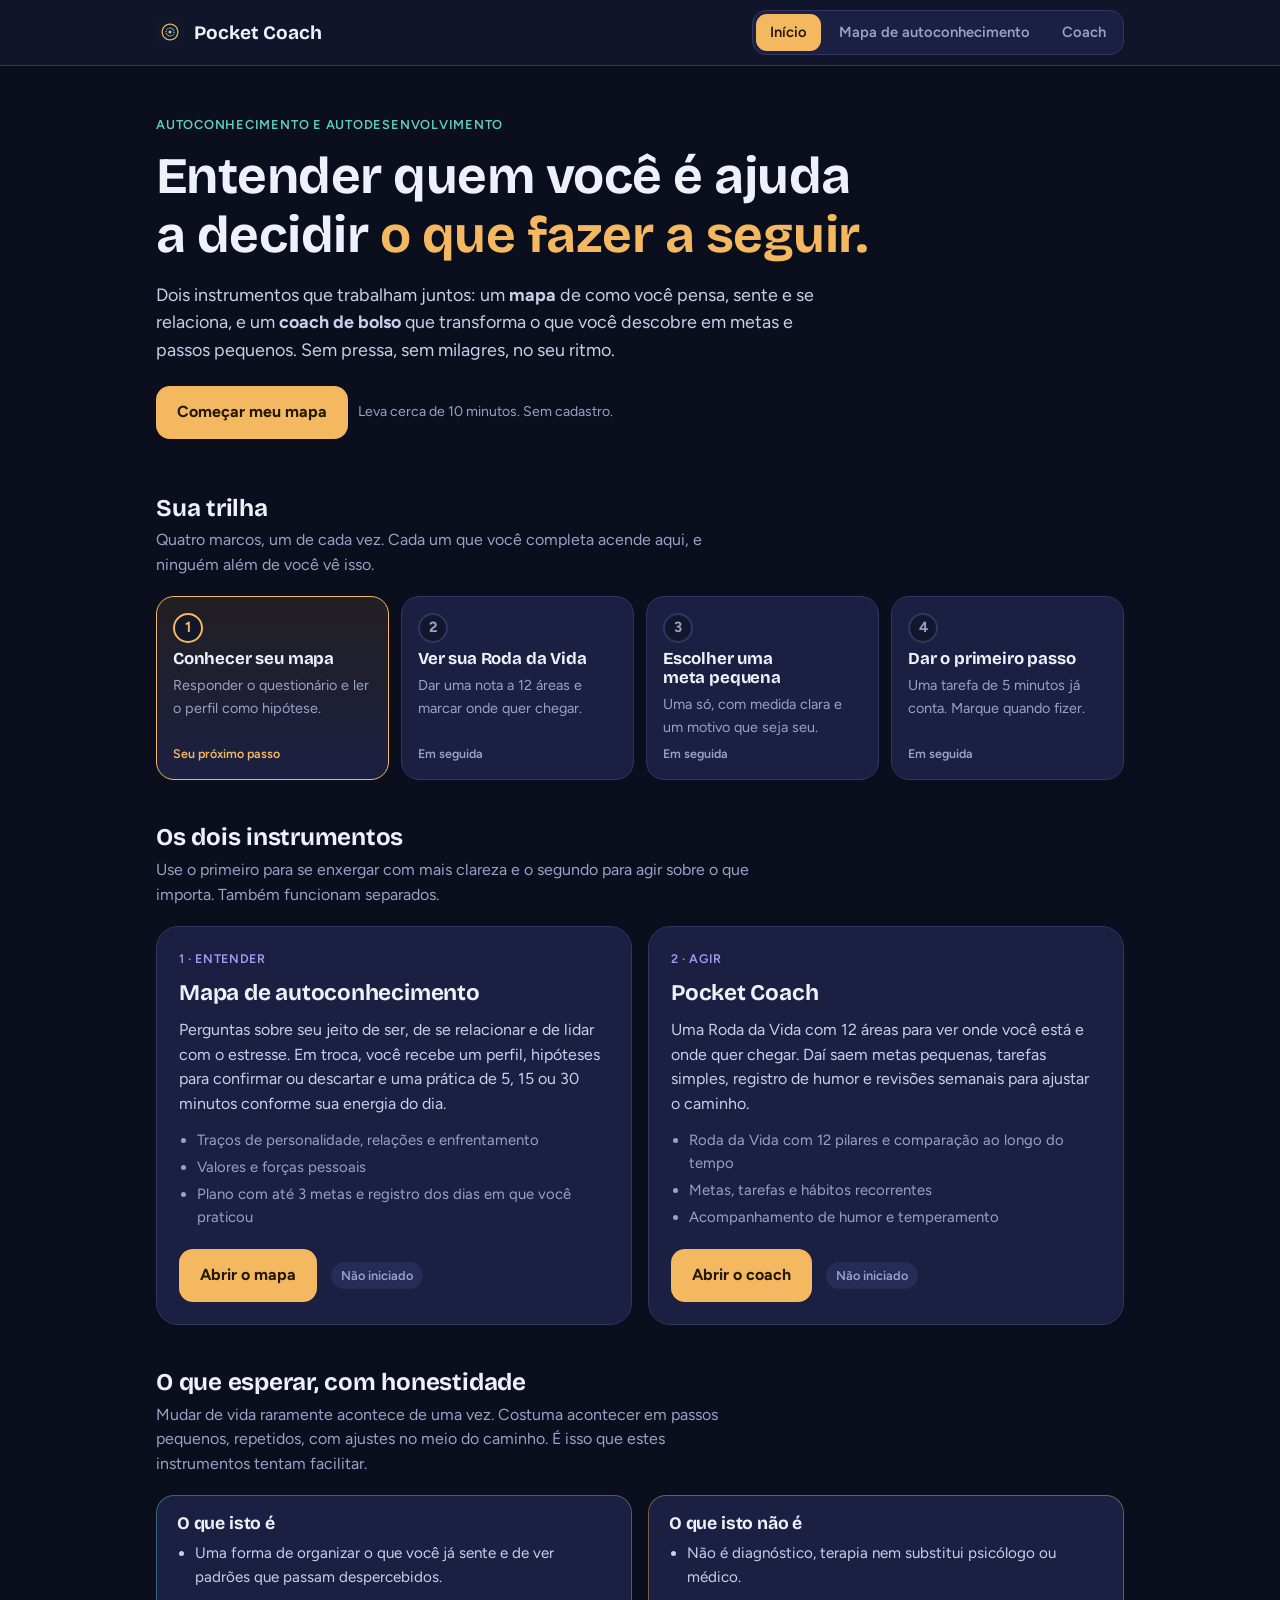
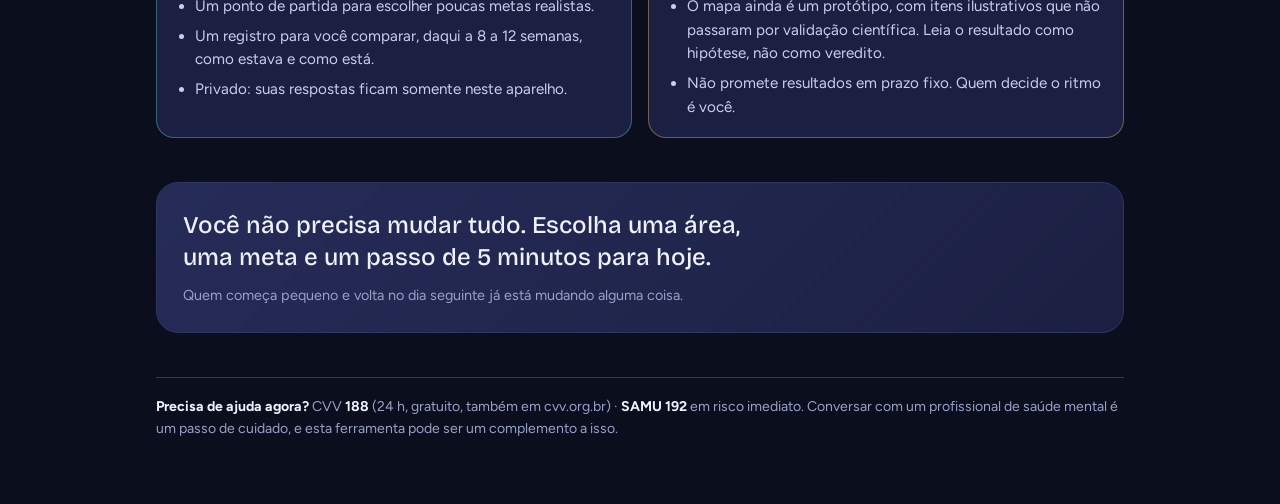
==== index.html @ 9cab67a9 "Reúne Mapa de autoconhecimento e Pocket Coach numa página única Novo index.html funciona como hub (i" ====
<!DOCTYPE html>
<html lang="pt-BR">
<head>
<meta charset="utf-8">
<meta name="viewport" content="width=device-width, initial-scale=1, viewport-fit=cover">
<title>Pocket Coach · Conhecer-se para crescer</title>
<meta name="description" content="Um mapa de autoconhecimento e um coach de bolso para transformar o que você descobre em metas e passos pequenos. Seus dados ficam só no seu aparelho.">
<meta name="theme-color" content="#13172B">
<meta name="mobile-web-app-capable" content="yes">
<meta name="apple-mobile-web-app-capable" content="yes">
<meta name="apple-mobile-web-app-status-bar-style" content="black-translucent">
<meta name="apple-mobile-web-app-title" content="Pocket Coach">
<link rel="manifest" href="manifest.webmanifest">
<link rel="icon" href="icons/icon-192.png">
<link rel="apple-touch-icon" href="icons/apple-touch-icon.png">
<link rel="stylesheet" href="fonts/fonts.css">
<style>
/* Mesma linguagem do Pocket Coach: tinta índigo, açafrão para o que é "agora", verde-água para o que é "possível". */
:root{
  --bg:#13172B; --bg-outer:#0B0E1C; --surface:#1B2042; --surface2:#262C58; --line:#2F3664;
  --text:#EEF0FA; --muted:#98A1C8; --accent:#F4B860; --accent-ink:#241803; --teal:#5FD0C0; --lilac:#A99BF2;
  --display:'Bricolage Grotesque',system-ui,-apple-system,'Segoe UI',sans-serif;
  --body:'Figtree',system-ui,-apple-system,'Segoe UI',sans-serif;
  --bar:96px; color-scheme:dark;
}
*{box-sizing:border-box}
html,body{height:100%;margin:0}
body{background:var(--bg-outer);color:var(--text);font:400 16px/1.55 var(--body);-webkit-font-smoothing:antialiased}
h1,h2,h3,p,ul,ol{margin:0}
h1,h2,h3{font-family:var(--display);font-weight:700;letter-spacing:-.01em;line-height:1.15;text-wrap:balance}
a{color:inherit}
:focus-visible{outline:2px solid var(--accent);outline-offset:3px;border-radius:8px}
.muted{color:var(--muted)}
.skip{position:absolute;left:-999px;top:8px;background:var(--accent);color:var(--accent-ink);padding:8px 14px;border-radius:10px;z-index:100;font-weight:600}
.skip:focus{left:8px}

/* barra superior */
header.bar{position:fixed;inset:0 0 auto 0;z-index:30;background:rgba(19,23,43,.94);backdrop-filter:blur(10px);-webkit-backdrop-filter:blur(10px);border-bottom:1px solid var(--line);padding-top:env(safe-area-inset-top)}
.bar .in{max-width:1000px;margin:0 auto;padding:10px 16px;display:flex;flex-wrap:wrap;align-items:center;gap:8px 16px}
.brand{display:flex;align-items:center;gap:10px;font-family:var(--display);font-weight:700;font-size:19px;text-decoration:none}
.brand img{width:28px;height:28px;border-radius:8px}
.ext{font-size:.82rem;color:var(--muted);text-decoration:none;border:1px solid var(--line);border-radius:999px;padding:5px 11px}.ext:hover{color:var(--text)}
nav.tabs{display:flex;gap:4px;margin-left:auto;background:var(--surface);border:1px solid var(--line);border-radius:14px;padding:3px}
nav.tabs a{padding:7px 14px;border-radius:11px;text-decoration:none;font-weight:600;font-size:.92rem;color:var(--muted);white-space:nowrap}
nav.tabs a[aria-current="page"]{background:var(--accent);color:var(--accent-ink)}
@media (max-width:560px){nav.tabs{width:100%;margin-left:0}nav.tabs a{flex:1;text-align:center;padding:7px 6px;font-size:.86rem}}

/* painéis */
main{padding-top:calc(var(--bar) + env(safe-area-inset-top))}
@media (min-width:561px){:root{--bar:56px}}
.view[hidden]{display:none}
.frame{display:block;width:100%;border:0;height:calc(100dvh - var(--bar) - env(safe-area-inset-top));background:var(--bg-outer)}
.frame-wrap{position:relative}

/* início */
.home{max-width:1000px;margin:0 auto;padding:28px 16px 64px}
.hero{padding:28px 0 12px;max-width:720px}
.eyebrow{display:inline-block;font-size:.8rem;font-weight:600;letter-spacing:.06em;text-transform:uppercase;color:var(--teal);margin-bottom:12px}
.hero h1{font-size:clamp(2rem,6vw,3.2rem);margin-bottom:16px}
.hero h1 em{font-style:normal;color:var(--accent)}
.hero p.lead{font-size:1.12rem;color:#C9CEEA;max-width:60ch}
.cta-row{display:flex;flex-wrap:wrap;gap:10px;margin-top:22px;align-items:center}
.btn{display:inline-flex;align-items:center;gap:8px;border-radius:14px;padding:13px 20px;font-weight:700;text-decoration:none;font-size:1rem;border:1.5px solid transparent}
.btn.pri{background:var(--accent);color:var(--accent-ink)}
.btn.pri:hover{filter:brightness(1.07)}
.btn.sec{border-color:var(--line);background:var(--surface);color:var(--text)}
.btn.sec:hover{border-color:var(--muted)}
.hint{font-size:.88rem;color:var(--muted)}

section.blk{margin-top:44px}
section.blk>h2{font-size:1.5rem;margin-bottom:6px}
section.blk>p.sub{color:var(--muted);margin-bottom:18px;max-width:60ch}

/* trilha */
.trail{list-style:none;padding:0;display:grid;grid-template-columns:repeat(4,1fr);gap:12px;counter-reset:s}
@media (max-width:760px){.trail{grid-template-columns:1fr}}
.trail li{position:relative;background:var(--surface);border:1.5px solid var(--line);border-radius:18px;padding:16px 16px 16px 16px;display:flex;flex-direction:column;gap:6px;min-height:132px}
.trail .num{width:30px;height:30px;border-radius:50%;display:grid;place-items:center;font-weight:700;font-size:.92rem;border:2px solid var(--line);color:var(--muted);background:var(--bg)}
.trail h3{font-size:1.05rem}
.trail p{font-size:.9rem;color:var(--muted)}
.trail .st{margin-top:auto;font-size:.78rem;font-weight:600;color:var(--muted)}
.trail li.done{border-color:rgba(95,208,192,.55)}
.trail li.done .num{background:var(--teal);border-color:var(--teal);color:#06201b}
.trail li.done .st{color:var(--teal)}
.trail li.next{border-color:var(--accent);background:linear-gradient(180deg,rgba(244,184,96,.10),var(--surface))}
.trail li.next .num{border-color:var(--accent);color:var(--accent)}
.trail li.next .st{color:var(--accent)}

/* ferramentas */
.tools{display:grid;grid-template-columns:1fr 1fr;gap:16px}
@media (max-width:760px){.tools{grid-template-columns:1fr}}
.tool{background:var(--surface);border:1.5px solid var(--line);border-radius:22px;padding:22px;display:flex;flex-direction:column;gap:12px}
.tool .tag{font-size:.78rem;font-weight:600;letter-spacing:.05em;text-transform:uppercase;color:var(--lilac)}
.tool h3{font-size:1.4rem}
.tool p{color:#C9CEEA}
.tool ul{padding-left:18px;color:var(--muted);font-size:.93rem;display:grid;gap:4px}
.tool .foot{margin-top:auto;padding-top:8px;display:flex;flex-wrap:wrap;align-items:center;gap:10px 14px}
.pill{font-size:.8rem;font-weight:600;border-radius:999px;padding:4px 10px;background:var(--surface2);color:var(--muted)}
.pill.on{background:rgba(95,208,192,.16);color:var(--teal)}

/* honestidade */
.twocol{display:grid;grid-template-columns:1fr 1fr;gap:16px}
@media (max-width:760px){.twocol{grid-template-columns:1fr}}
.note{border-radius:18px;padding:18px 20px;border:1.5px solid var(--line);background:var(--surface)}
.note h3{font-size:1.1rem;margin-bottom:8px}
.note ul{padding-left:18px;display:grid;gap:6px;color:#C9CEEA;font-size:.95rem}
.note.yes{border-color:rgba(95,208,192,.4)}
.note.no{border-color:rgba(244,184,96,.4)}
.pull{margin-top:44px;border-radius:22px;padding:26px;background:linear-gradient(135deg,var(--surface2),var(--surface));border:1.5px solid var(--line)}
.pull p{font-family:var(--display);font-weight:500;font-size:clamp(1.15rem,3.4vw,1.5rem);line-height:1.35;max-width:36ch;text-wrap:balance}
.pull small{display:block;margin-top:10px;color:var(--muted);font-size:.9rem}

footer.help{margin-top:44px;padding-top:18px;border-top:1px solid var(--line);font-size:.88rem;color:var(--muted)}
footer.help b{color:var(--text)}
@media (prefers-reduced-motion:no-preference){.view:not([hidden]){animation:in .25s ease both}@keyframes in{from{opacity:0;transform:translateY(6px)}to{opacity:1;transform:none}}}
</style>
</head>
<body>
<a class="skip" href="#conteudo">Ir para o conteúdo</a>

<header class="bar">
  <div class="in">
    <a class="brand" href="#inicio"><img src="icons/icon-192.png" alt="" width="28" height="28"><span>Pocket Coach</span></a>
    <nav class="tabs" aria-label="Seções">
      <a href="#inicio" data-v="inicio">Início</a>
      <a href="#mapa" data-v="mapa">Mapa de autoconhecimento</a>
      <a href="#coach" data-v="coach">Coach</a>
    </nav>
    <a class="ext" id="ext" href="#" target="_blank" rel="noopener" hidden>Tela cheia ↗</a>
  </div>
</header>

<main id="conteudo">
  <!-- ================= INÍCIO ================= -->
  <div class="view home" id="v-inicio" data-title="Pocket Coach · Conhecer-se para crescer">
    <div class="hero">
      <span class="eyebrow">Autoconhecimento e autodesenvolvimento</span>
      <h1>Entender quem você é ajuda a decidir <em>o que fazer a seguir.</em></h1>
      <p class="lead">Dois instrumentos que trabalham juntos: um <b>mapa</b> de como você pensa, sente e se relaciona, e um <b>coach de bolso</b> que transforma o que você descobre em metas e passos pequenos. Sem pressa, sem milagres, no seu ritmo.</p>
      <div class="cta-row">
        <a class="btn pri" id="mainCta" href="#mapa">Começar meu mapa</a>
        <span class="hint" id="mainHint">Leva cerca de 10 minutos. Sem cadastro.</span>
      </div>
    </div>

    <section class="blk" aria-labelledby="h-trilha">
      <h2 id="h-trilha">Sua trilha</h2>
      <p class="sub">Quatro marcos, um de cada vez. Cada um que você completa acende aqui, e ninguém além de você vê isso.</p>
      <ol class="trail" id="trail"></ol>
    </section>

    <section class="blk" aria-labelledby="h-tools">
      <h2 id="h-tools">Os dois instrumentos</h2>
      <p class="sub">Use o primeiro para se enxergar com mais clareza e o segundo para agir sobre o que importa. Também funcionam separados.</p>
      <div class="tools">
        <article class="tool">
          <span class="tag">1 · Entender</span>
          <h3>Mapa de autoconhecimento</h3>
          <p>Perguntas sobre seu jeito de ser, de se relacionar e de lidar com o estresse. Em troca, você recebe um perfil, hipóteses para confirmar ou descartar e uma prática de 5, 15 ou 30 minutos conforme sua energia do dia.</p>
          <ul>
            <li>Traços de personalidade, relações e enfrentamento</li>
            <li>Valores e forças pessoais</li>
            <li>Plano com até 3 metas e registro dos dias em que você praticou</li>
          </ul>
          <div class="foot">
            <a class="btn pri" href="#mapa">Abrir o mapa</a>
            <span class="pill" id="pill-mapa">Não iniciado</span>
          </div>
        </article>
        <article class="tool">
          <span class="tag">2 · Agir</span>
          <h3>Pocket Coach</h3>
          <p>Uma Roda da Vida com 12 áreas para ver onde você está e onde quer chegar. Daí saem metas pequenas, tarefas simples, registro de humor e revisões semanais para ajustar o caminho.</p>
          <ul>
            <li>Roda da Vida com 12 pilares e comparação ao longo do tempo</li>
            <li>Metas, tarefas e hábitos recorrentes</li>
            <li>Acompanhamento de humor e temperamento</li>
          </ul>
          <div class="foot">
            <a class="btn pri" href="#coach">Abrir o coach</a>
            <span class="pill" id="pill-coach">Não iniciado</span>
          </div>
        </article>
      </div>
    </section>

    <section class="blk" aria-labelledby="h-honesto">
      <h2 id="h-honesto">O que esperar, com honestidade</h2>
      <p class="sub">Mudar de vida raramente acontece de uma vez. Costuma acontecer em passos pequenos, repetidos, com ajustes no meio do caminho. É isso que estes instrumentos tentam facilitar.</p>
      <div class="twocol">
        <div class="note yes">
          <h3>O que isto é</h3>
          <ul>
            <li>Uma forma de organizar o que você já sente e de ver padrões que passam despercebidos.</li>
            <li>Um ponto de partida para escolher poucas metas realistas.</li>
            <li>Um registro para você comparar, daqui a 8 a 12 semanas, como estava e como está.</li>
            <li>Privado: suas respostas ficam somente neste aparelho.</li>
          </ul>
        </div>
        <div class="note no">
          <h3>O que isto não é</h3>
          <ul>
            <li>Não é diagnóstico, terapia nem substitui psicólogo ou médico.</li>
            <li>O mapa ainda é um protótipo, com itens ilustrativos que não passaram por validação científica. Leia o resultado como hipótese, não como veredito.</li>
            <li>Não promete resultados em prazo fixo. Quem decide o ritmo é você.</li>
          </ul>
        </div>
      </div>
    </section>

    <div class="pull">
      <p>Você não precisa mudar tudo. Escolha uma área, uma meta e um passo de 5 minutos para hoje.</p>
      <small>Quem começa pequeno e volta no dia seguinte já está mudando alguma coisa.</small>
    </div>

    <footer class="help" role="contentinfo">
      <b>Precisa de ajuda agora?</b> CVV <b>188</b> (24 h, gratuito, também em cvv.org.br) · <b>SAMU 192</b> em risco imediato. Conversar com um profissional de saúde mental é um passo de cuidado, e esta ferramenta pode ser um complemento a isso.
    </footer>
  </div>

  <!-- ================= MAPA ================= -->
  <div class="view frame-wrap is-mapa" id="v-mapa" data-title="Mapa de autoconhecimento · Pocket Coach" hidden>
  </div>

  <!-- ================= COACH ================= -->
  <div class="view frame-wrap is-coach" id="v-coach" data-title="Coach · Pocket Coach" hidden>
  </div>
</main>

<script>
(function(){
'use strict';
var SRC={mapa:'mapa.html',coach:'coach.html'};
var LABEL={mapa:'Mapa de autoconhecimento',coach:'Pocket Coach'};
var $=function(s,r){return (r||document).querySelector(s)};
var $$=function(s,r){return Array.prototype.slice.call((r||document).querySelectorAll(s))};

/* ---------- roteamento por hash: #inicio, #mapa, #coach ---------- */
function route(){
  var v=(location.hash||'#inicio').slice(1);
  if(v!=='mapa'&&v!=='coach')v='inicio';
  $$('.view').forEach(function(el){el.hidden=(el.id!=='v-'+v)});
  $$('nav.tabs a').forEach(function(a){
    if(a.dataset.v===v)a.setAttribute('aria-current','page');else a.removeAttribute('aria-current');
  });
  if(SRC[v]){
    var wrap=$('#v-'+v);
    if(!$('iframe',wrap)){
      var f=document.createElement('iframe');
      f.className='frame';f.src=SRC[v];f.title=LABEL[v];
      f.setAttribute('allow','clipboard-write');
      wrap.insertBefore(f,wrap.firstChild);
    }
  }
  document.title=$('#v-'+v).dataset.title;
  var ext=$('#ext');ext.hidden=!SRC[v];if(SRC[v])ext.href=SRC[v];
  if(v==='inicio')refresh();
  window.scrollTo(0,0);
}
window.addEventListener('hashchange',route);

/* ---------- progresso: lê (somente leitura) o que cada app guarda no aparelho ---------- */
function read(key){try{var r=localStorage.getItem(key);return r?JSON.parse(r):null}catch(e){return null}}
function status(){
  var a=read('sia-proto-v1')||{}, c=read('pocketcoach.v2')||{};
  var mapaFeito=!!(a.history&&a.history.length);
  var mapaIniciou=mapaFeito||(a.ans&&Object.keys(a.ans).length>0);
  var real=c&&!c.demo;
  var roda=!!(real&&c.history&&c.history.length);
  var meta=!!(real&&c.goals&&c.goals.length)||!!(a.goals&&a.goals.length);
  var passo=!!(real&&c.tasks&&c.tasks.some(function(t){return t.done||(t.log&&t.log.length)}))||
            !!(a.log&&Object.keys(a.log).length);
  return {mapaFeito:mapaFeito,mapaIniciou:mapaIniciou,roda:roda,meta:meta,passo:passo,
          cMetas:real&&c.goals?c.goals.length:0,cTarefas:real&&c.tasks?c.tasks.length:0};
}
var STEPS=[
  {k:'mapaFeito',t:'Conhecer seu mapa',d:'Responder o questionário e ler o perfil como hipótese.',href:'#mapa',cta:'Começar meu mapa',hint:'Leva cerca de 10 minutos. Sem cadastro.'},
  {k:'roda',t:'Ver sua Roda da Vida',d:'Dar uma nota a 12 áreas e marcar onde quer chegar.',href:'#coach',cta:'Fazer minha Roda da Vida',hint:'Cerca de 10 minutos. Você pode pular o que não se aplica.'},
  {k:'meta',t:'Escolher uma meta pequena',d:'Uma só, com medida clara e um motivo que seja seu.',href:'#coach',cta:'Definir minha primeira meta',hint:'Metas pequenas e específicas têm mais chance de sair do papel.'},
  {k:'passo',t:'Dar o primeiro passo',d:'Uma tarefa de 5 minutos já conta. Marque quando fizer.',href:'#coach',cta:'Registrar um primeiro passo',hint:'Não precisa ser perfeito. Precisa ser feito.'}
];
function refresh(){
  var s=status(),next=null;
  var html=STEPS.map(function(st,i){
    var done=!!s[st.k],cls='';
    if(done)cls='done';else if(!next){next=st;cls='next'}
    var label=done?'Concluído':(cls==='next'?'Seu próximo passo':'Em seguida');
    return '<li class="'+cls+'"><span class="num" aria-hidden="true">'+(done?'✓':(i+1))+'</span><h3>'+st.t+'</h3><p>'+st.d+'</p><span class="st">'+label+'</span></li>';
  }).join('');
  $('#trail').innerHTML=html;

  var cta=$('#mainCta'),hint=$('#mainHint');
  if(next){
    cta.href=next.href;hint.textContent=next.hint;
    cta.textContent=(next.k==='mapaFeito'&&s.mapaIniciou)?'Continuar meu mapa':next.cta;
  }else{
    cta.href='#coach';cta.textContent='Continuar meu acompanhamento';
    hint.textContent='Tudo em dia. Refaça o mapa e a Roda da Vida em 8 a 12 semanas para ver o que mudou.';
  }
  var pm=$('#pill-mapa'),pc=$('#pill-coach');
  pm.textContent=s.mapaFeito?'Mapa feito':(s.mapaIniciou?'Em andamento':'Não iniciado');
  pm.classList.toggle('on',s.mapaFeito);
  var cs=s.roda?('Roda feita'+(s.cMetas?' · '+s.cMetas+(s.cMetas>1?' metas':' meta'):'')):'Não iniciado';
  pc.textContent=cs;pc.classList.toggle('on',s.roda);
}
/* os apps rodam em iframes da mesma origem: o evento "storage" avisa quando eles salvam algo */
window.addEventListener('storage',function(){if(!$('#v-inicio').hidden)refresh()});

/* ---------- offline ---------- */
try{if('serviceWorker' in navigator&&/^https?:$/.test(location.protocol))window.addEventListener('load',function(){navigator.serviceWorker.register('sw.js').catch(function(){})})}catch(e){}
try{if(navigator.storage&&navigator.storage.persist)navigator.storage.persist()}catch(e){}

refresh();route();
})();
</script>
</body>
</html>
---- fonts/fonts.css ----
@font-face{font-family:'Figtree';font-style:normal;font-weight:400;font-display:swap;src:url(figtree-latin-400-normal.woff2) format('woff2')}
@font-face{font-family:'Figtree';font-style:normal;font-weight:500;font-display:swap;src:url(figtree-latin-500-normal.woff2) format('woff2')}
@font-face{font-family:'Figtree';font-style:normal;font-weight:600;font-display:swap;src:url(figtree-latin-600-normal.woff2) format('woff2')}
@font-face{font-family:'Figtree';font-style:normal;font-weight:700;font-display:swap;src:url(figtree-latin-700-normal.woff2) format('woff2')}
@font-face{font-family:'Bricolage Grotesque';font-style:normal;font-weight:500;font-display:swap;src:url(bricolage-grotesque-latin-500-normal.woff2) format('woff2')}
@font-face{font-family:'Bricolage Grotesque';font-style:normal;font-weight:700;font-display:swap;src:url(bricolage-grotesque-latin-700-normal.woff2) format('woff2')}
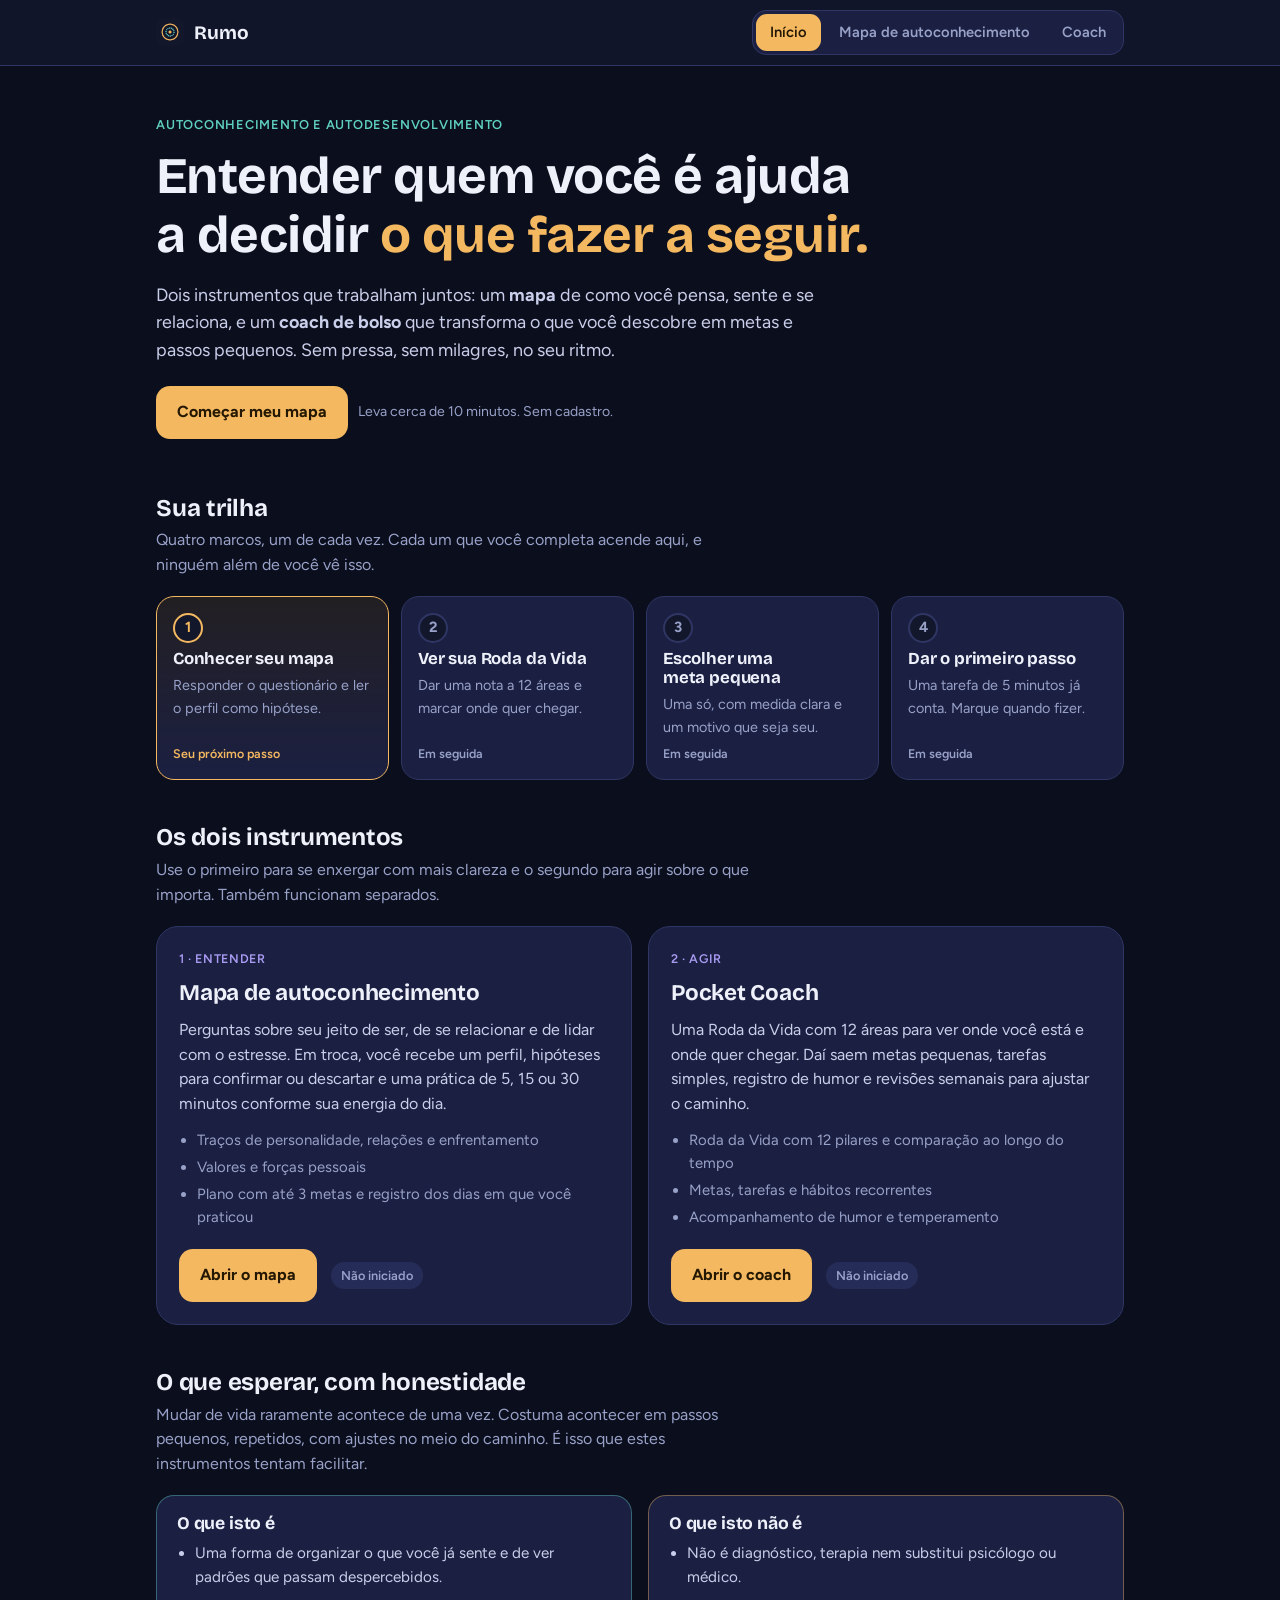
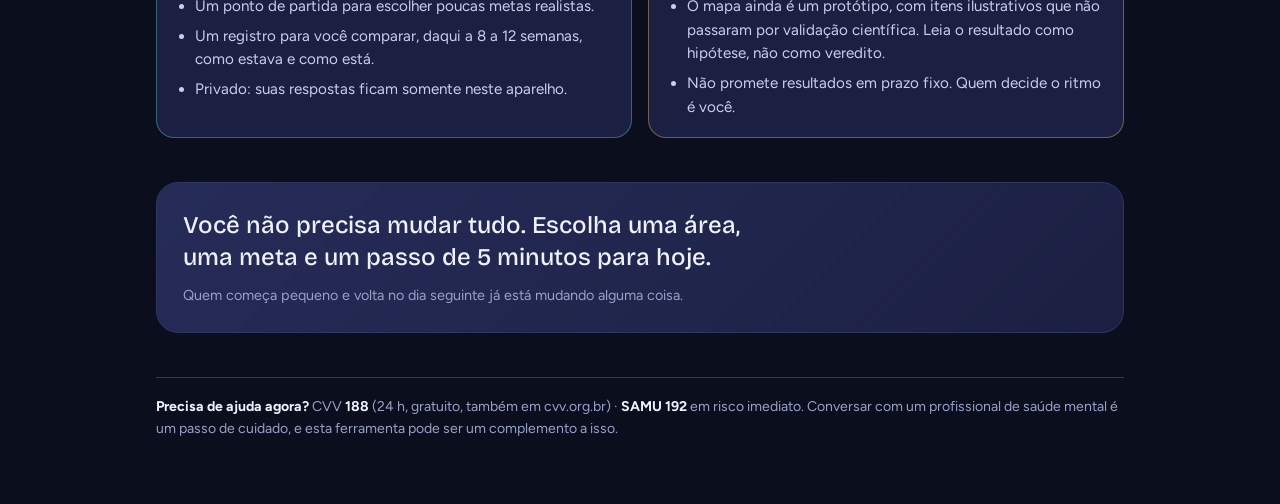
==== commit 0ce1202c: "Renomeia para Rumo, liga Mapa ao Coach e adiciona lembrete de revisão - Nome do conjunto: Rumo (mani" ====
--- a/index.html
+++ b/index.html
@@ -3,19 +3,19 @@
 <head>
 <meta charset="utf-8">
 <meta name="viewport" content="width=device-width, initial-scale=1, viewport-fit=cover">
-<title>Pocket Coach · Conhecer-se para crescer</title>
+<title>Rumo · Conhecer-se para crescer</title>
 <meta name="description" content="Um mapa de autoconhecimento e um coach de bolso para transformar o que você descobre em metas e passos pequenos. Seus dados ficam só no seu aparelho.">
 <meta name="theme-color" content="#13172B">
 <meta name="mobile-web-app-capable" content="yes">
 <meta name="apple-mobile-web-app-capable" content="yes">
 <meta name="apple-mobile-web-app-status-bar-style" content="black-translucent">
-<meta name="apple-mobile-web-app-title" content="Pocket Coach">
+<meta name="apple-mobile-web-app-title" content="Rumo">
 <link rel="manifest" href="manifest.webmanifest">
 <link rel="icon" href="icons/icon-192.png">
 <link rel="apple-touch-icon" href="icons/apple-touch-icon.png">
 <link rel="stylesheet" href="fonts/fonts.css">
 <style>
-/* Mesma linguagem do Pocket Coach: tinta índigo, açafrão para o que é "agora", verde-água para o que é "possível". */
+/* Rumo: mesma linguagem visual do Pocket Coach: tinta índigo, açafrão para o que é "agora", verde-água para o que é "possível". */
 :root{
   --bg:#13172B; --bg-outer:#0B0E1C; --surface:#1B2042; --surface2:#262C58; --line:#2F3664;
   --text:#EEF0FA; --muted:#98A1C8; --accent:#F4B860; --accent-ink:#241803; --teal:#5FD0C0; --lilac:#A99BF2;
@@ -43,7 +43,7 @@
 nav.tabs{display:flex;gap:4px;margin-left:auto;background:var(--surface);border:1px solid var(--line);border-radius:14px;padding:3px}
 nav.tabs a{padding:7px 14px;border-radius:11px;text-decoration:none;font-weight:600;font-size:.92rem;color:var(--muted);white-space:nowrap}
 nav.tabs a[aria-current="page"]{background:var(--accent);color:var(--accent-ink)}
-@media (max-width:560px){nav.tabs{width:100%;margin-left:0}nav.tabs a{flex:1;text-align:center;padding:7px 6px;font-size:.86rem}}
+@media (max-width:560px){.brand{order:1}.ext{order:2;margin-left:auto}nav.tabs{order:3;width:100%;margin-left:0}nav.tabs a{flex:1;text-align:center;padding:7px 6px;font-size:.86rem}}
 
 /* painéis */
 main{padding-top:calc(var(--bar) + env(safe-area-inset-top))}
@@ -86,6 +86,16 @@
 .trail li.next .num{border-color:var(--accent);color:var(--accent)}
 .trail li.next .st{color:var(--accent)}
 
+/* revisão */
+.review{margin-top:16px;border-radius:18px;border:1.5px solid var(--line);background:var(--surface);padding:16px 18px;display:flex;flex-wrap:wrap;gap:10px 16px;align-items:center;justify-content:space-between}
+.review.due{border-color:var(--accent);background:linear-gradient(180deg,rgba(244,184,96,.10),var(--surface))}
+.review b{display:block;font-family:var(--display);font-size:1.05rem;margin-bottom:2px}
+.review p{font-size:.92rem;color:var(--muted);max-width:56ch}
+.review .acts{display:flex;flex-wrap:wrap;gap:8px}
+.btn.sm{padding:8px 14px;font-size:.88rem;border-radius:12px}
+button.btn{font:inherit;font-weight:700;cursor:pointer;color:var(--text)}
+button.btn.pri{color:var(--accent-ink)}
+
 /* ferramentas */
 .tools{display:grid;grid-template-columns:1fr 1fr;gap:16px}
 @media (max-width:760px){.tools{grid-template-columns:1fr}}
@@ -120,7 +130,7 @@
 
 <header class="bar">
   <div class="in">
-    <a class="brand" href="#inicio"><img src="icons/icon-192.png" alt="" width="28" height="28"><span>Pocket Coach</span></a>
+    <a class="brand" href="#inicio"><img src="icons/icon-192.png" alt="" width="28" height="28"><span>Rumo</span></a>
     <nav class="tabs" aria-label="Seções">
       <a href="#inicio" data-v="inicio">Início</a>
       <a href="#mapa" data-v="mapa">Mapa de autoconhecimento</a>
@@ -132,7 +142,7 @@
 
 <main id="conteudo">
   <!-- ================= INÍCIO ================= -->
-  <div class="view home" id="v-inicio" data-title="Pocket Coach · Conhecer-se para crescer">
+  <div class="view home" id="v-inicio" data-title="Rumo · Conhecer-se para crescer">
     <div class="hero">
       <span class="eyebrow">Autoconhecimento e autodesenvolvimento</span>
       <h1>Entender quem você é ajuda a decidir <em>o que fazer a seguir.</em></h1>
@@ -147,6 +157,7 @@
       <h2 id="h-trilha">Sua trilha</h2>
       <p class="sub">Quatro marcos, um de cada vez. Cada um que você completa acende aqui, e ninguém além de você vê isso.</p>
       <ol class="trail" id="trail"></ol>
+      <div id="review"></div>
     </section>
 
     <section class="blk" aria-labelledby="h-tools">
@@ -219,11 +230,11 @@
   </div>
 
   <!-- ================= MAPA ================= -->
-  <div class="view frame-wrap is-mapa" id="v-mapa" data-title="Mapa de autoconhecimento · Pocket Coach" hidden>
+  <div class="view frame-wrap is-mapa" id="v-mapa" data-title="Mapa de autoconhecimento · Rumo" hidden>
   </div>
 
   <!-- ================= COACH ================= -->
-  <div class="view frame-wrap is-coach" id="v-coach" data-title="Coach · Pocket Coach" hidden>
+  <div class="view frame-wrap is-coach" id="v-coach" data-title="Pocket Coach · Rumo" hidden>
   </div>
 </main>
 
@@ -297,12 +308,67 @@
     cta.href='#coach';cta.textContent='Continuar meu acompanhamento';
     hint.textContent='Tudo em dia. Refaça o mapa e a Roda da Vida em 8 a 12 semanas para ver o que mudou.';
   }
+  var pend=pendingFromMapa();
+  if(pend>0&&(!next||next.k!=='mapaFeito')){
+    cta.href='#coach';cta.textContent='Levar as metas do Mapa para o Coach';
+    hint.textContent=pend===1?'Há 1 prática escolhida no Mapa esperando no Início do Coach.':'Há '+pend+' práticas escolhidas no Mapa esperando no Início do Coach.';
+  }
+  $('#review').innerHTML=reviewHtml();
   var pm=$('#pill-mapa'),pc=$('#pill-coach');
   pm.textContent=s.mapaFeito?'Mapa feito':(s.mapaIniciou?'Em andamento':'Não iniciado');
   pm.classList.toggle('on',s.mapaFeito);
   var cs=s.roda?('Roda feita'+(s.cMetas?' · '+s.cMetas+(s.cMetas>1?' metas':' meta'):'')):'Não iniciado';
   pc.textContent=cs;pc.classList.toggle('on',s.roda);
 }
+/* ---------- lembrete de revisão (8 a 12 semanas) ---------- */
+var DAY=864e5;
+function parseD(k){var a=String(k).split('-').map(Number);return new Date(a[0],a[1]-1,a[2])}
+function iso(d){return d.getFullYear()+'-'+String(d.getMonth()+1).padStart(2,'0')+'-'+String(d.getDate()).padStart(2,'0')}
+function fmtD(d){return d.toLocaleDateString('pt-BR',{day:'numeric',month:'long'})}
+function lastDates(){
+  var a=read('sia-proto-v1')||{}, c=read('pocketcoach.v2')||{};
+  var m=a.history&&a.history.length?a.history[a.history.length-1].d:null;
+  var r=(c&&!c.demo&&c.history&&c.history.length)?c.history[c.history.length-1].date:null;
+  return {mapa:m&&parseD(m),roda:r&&parseD(r)};
+}
+function reviewHtml(){
+  var L=lastDates(),ds=[L.mapa,L.roda].filter(Boolean);
+  if(!ds.length)return '';
+  var snooze=localStorage.getItem('rumo.snooze');
+  var last=new Date(Math.max.apply(null,ds)),now=new Date();now.setHours(0,0,0,0);
+  var days=Math.round((now-last)/DAY),weeks=Math.floor(days/7);
+  var from=new Date(last.getTime()+56*DAY),to=new Date(last.getTime()+84*DAY);
+  if(days>=56){
+    if(snooze&&snooze>iso(now))return '';
+    var old=(!L.mapa||(L.roda&&L.roda<L.mapa))?'roda':'mapa';
+    return '<div class="review due"><div><b>Que tal rever como você está?</b><p>Faz '+weeks+' semanas desde a sua última avaliação. Refazer agora mostra o que mudou e ajuda a escolher o próximo foco. Se não estiver com cabeça para isso, tudo bem, o convite fica para depois.</p></div><div class="acts">'+
+      (L.mapa?'<a class="btn pri sm" href="#mapa">Refazer o mapa</a>':'')+(L.roda?'<a class="btn '+(L.mapa?'sec':'pri')+' sm" href="#coach">Refazer a Roda da Vida</a>':'')+
+      '<button class="btn sec sm" type="button" data-act="snooze">Lembrar em 2 semanas</button></div></div>';
+  }
+  return '<div class="review"><div><b>Próxima revisão sugerida: entre '+fmtD(from)+' e '+fmtD(to)+'</b><p>Passaram '+(weeks===1?'1 semana':weeks+' semanas')+' desde a sua última avaliação. Rever a cada 8 a 12 semanas dá tempo para as mudanças aparecerem.</p></div><div class="acts"><button class="btn sec sm" type="button" data-act="ics" data-from="'+iso(from)+'">Adicionar ao calendário</button></div></div>';
+}
+function downloadIcs(fromIso){
+  var d=parseD(fromIso),e=new Date(d.getTime()+DAY);
+  var f=function(x){return x.getFullYear()+String(x.getMonth()+1).padStart(2,'0')+String(x.getDate()).padStart(2,'0')};
+  var txt=['BEGIN:VCALENDAR','VERSION:2.0','PRODID:-//Rumo//PT-BR//','CALSCALE:GREGORIAN','BEGIN:VEVENT',
+    'UID:rumo-revisao-'+f(d)+'@rumo','DTSTAMP:'+new Date().toISOString().replace(/[-:]/g,'').replace(/\.\d+/,''),
+    'DTSTART;VALUE=DATE:'+f(d),'DTEND;VALUE=DATE:'+f(e),'SUMMARY:Rever meu mapa e minha Roda da Vida (Rumo)',
+    'DESCRIPTION:Hora de olhar como estou. Refazer o mapa e a Roda da Vida mostra o que mudou desde a última vez. Sem pressa: dá para fazer até 4 semanas depois.',
+    'END:VEVENT','END:VCALENDAR'].join('\r\n');
+  var a=document.createElement('a');a.href=URL.createObjectURL(new Blob([txt],{type:'text/calendar'}));a.download='rumo-revisao.ics';
+  document.body.appendChild(a);a.click();setTimeout(function(){URL.revokeObjectURL(a.href);a.remove()},500);
+}
+document.addEventListener('click',function(e){
+  var b=e.target.closest&&e.target.closest('[data-act]');if(!b)return;
+  if(b.dataset.act==='snooze'){var d=new Date();d.setDate(d.getDate()+14);try{localStorage.setItem('rumo.snooze',iso(d))}catch(_){}refresh()}
+  if(b.dataset.act==='ics')downloadIcs(b.dataset.from);
+});
+/* metas que o Mapa publicou e o Coach ainda não recebeu */
+function pendingFromMapa(){
+  var h=read('rumo.handoff.v1'),done=read('rumo.handoff.done')||[];
+  return h&&h.items?h.items.filter(function(i){return i&&done.indexOf(i.rid)<0}).length:0;
+}
+
 /* os apps rodam em iframes da mesma origem: o evento "storage" avisa quando eles salvam algo */
 window.addEventListener('storage',function(){if(!$('#v-inicio').hidden)refresh()});
 
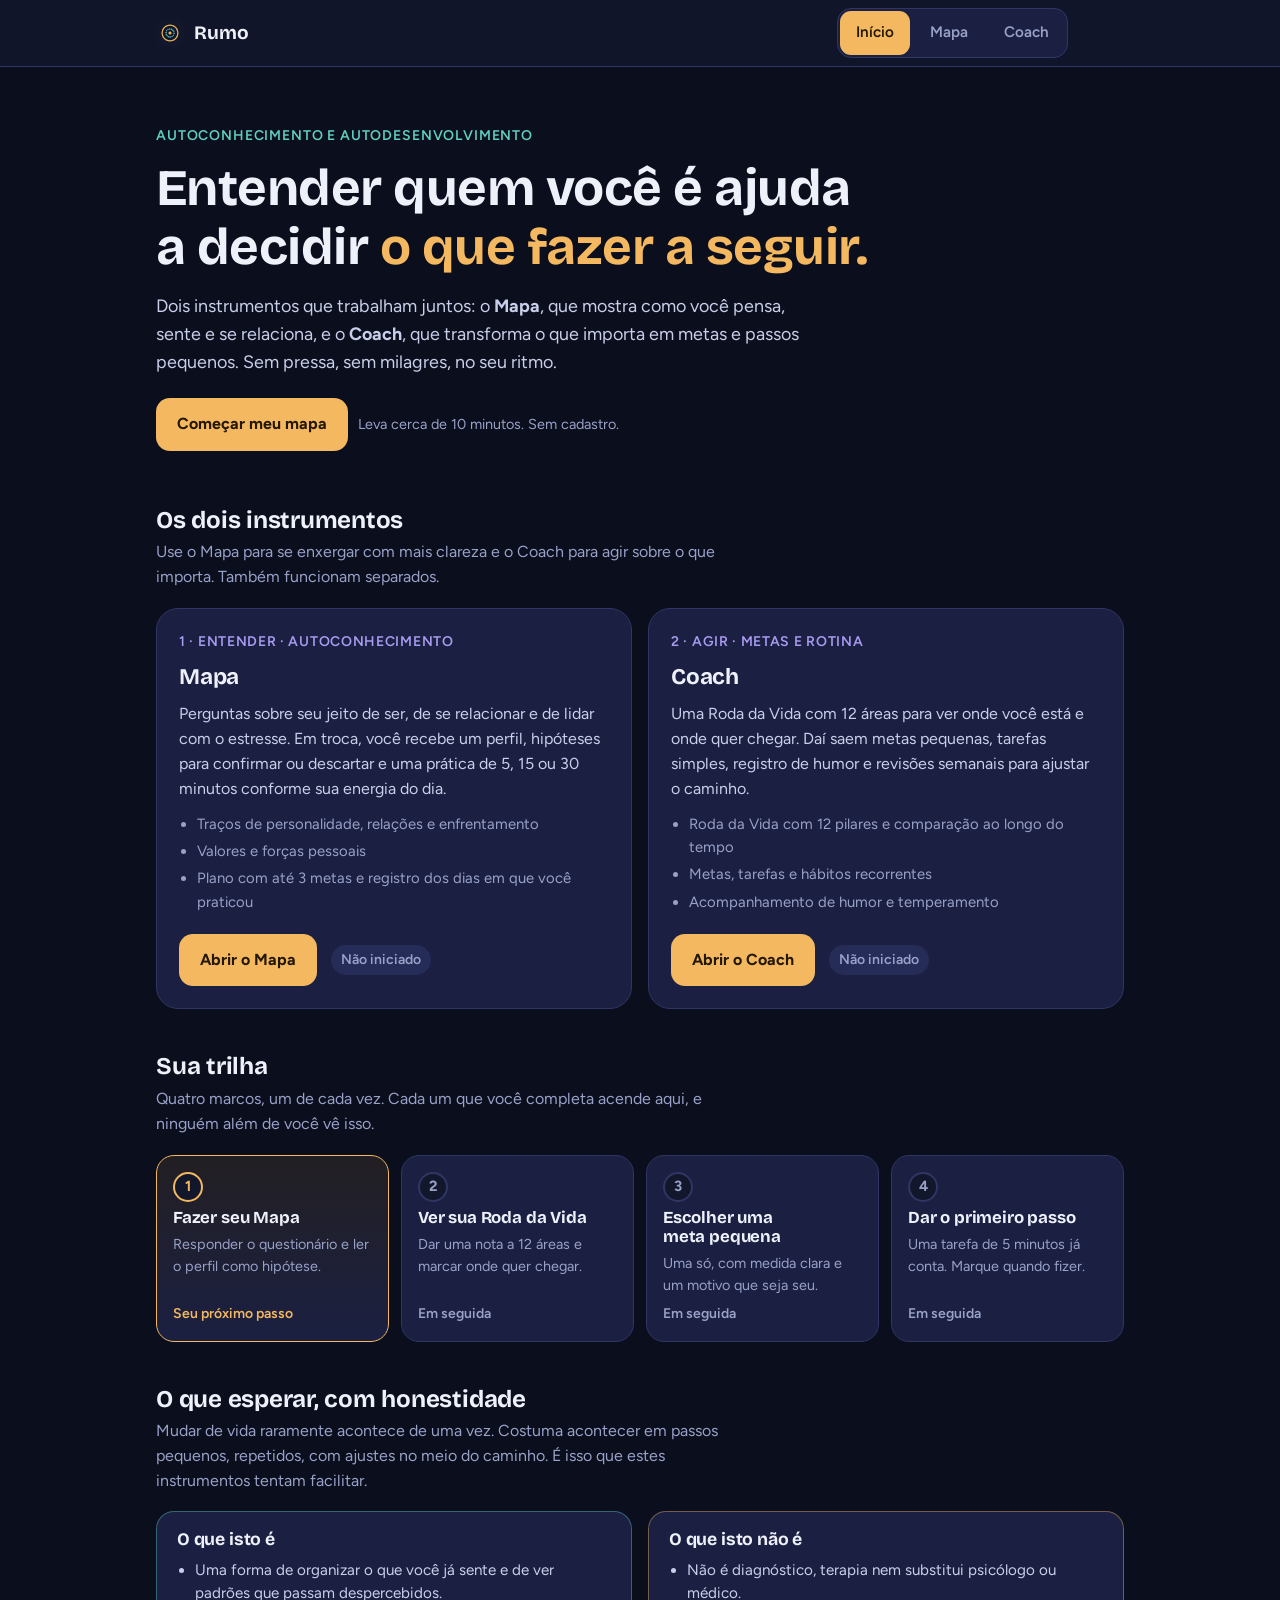
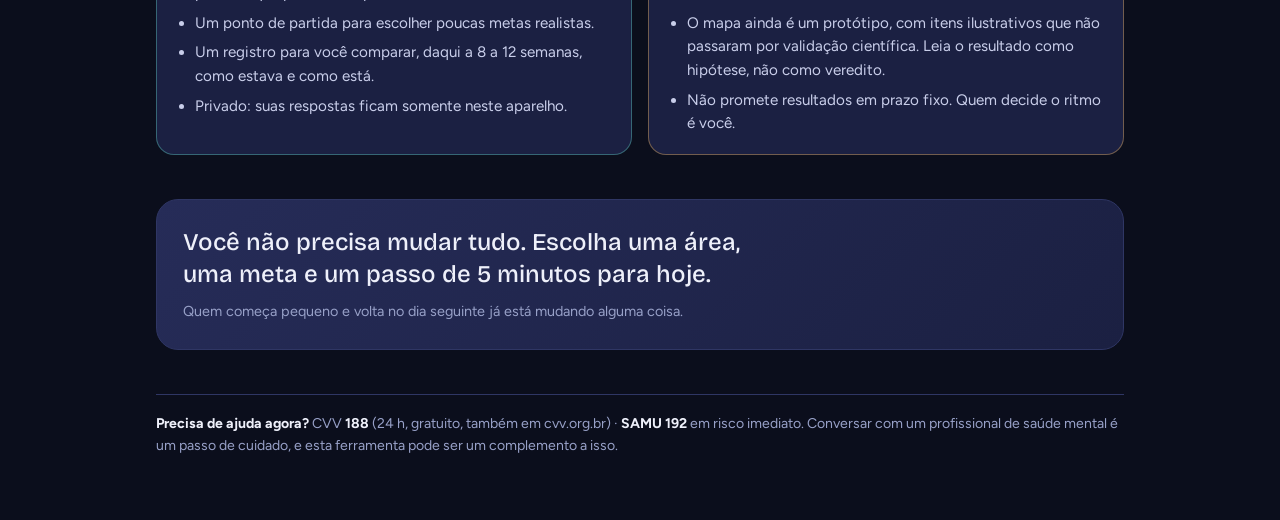
==== commit 0bb9e859: "Melhora a UX: cabeçalho único, nomes curtos, Coach sem dados de outra pessoa - Rumo: barra de uma li" ====
--- a/index.html
+++ b/index.html
@@ -21,7 +21,7 @@
   --text:#EEF0FA; --muted:#98A1C8; --accent:#F4B860; --accent-ink:#241803; --teal:#5FD0C0; --lilac:#A99BF2;
   --display:'Bricolage Grotesque',system-ui,-apple-system,'Segoe UI',sans-serif;
   --body:'Figtree',system-ui,-apple-system,'Segoe UI',sans-serif;
-  --bar:96px; color-scheme:dark;
+  --bar:64px; color-scheme:dark;
 }
 *{box-sizing:border-box}
 html,body{height:100%;margin:0}
@@ -36,26 +36,26 @@
 
 /* barra superior */
 header.bar{position:fixed;inset:0 0 auto 0;z-index:30;background:rgba(19,23,43,.94);backdrop-filter:blur(10px);-webkit-backdrop-filter:blur(10px);border-bottom:1px solid var(--line);padding-top:env(safe-area-inset-top)}
-.bar .in{max-width:1000px;margin:0 auto;padding:10px 16px;display:flex;flex-wrap:wrap;align-items:center;gap:8px 16px}
-.brand{display:flex;align-items:center;gap:10px;font-family:var(--display);font-weight:700;font-size:19px;text-decoration:none}
+.bar .in{max-width:1000px;margin:0 auto;padding:8px 16px;display:flex;flex-wrap:nowrap;align-items:center;gap:12px}
+.brand{min-height:44px;display:flex;align-items:center;gap:10px;font-family:var(--display);font-weight:700;font-size:19px;text-decoration:none}
 .brand img{width:28px;height:28px;border-radius:8px}
-.ext{font-size:.82rem;color:var(--muted);text-decoration:none;border:1px solid var(--line);border-radius:999px;padding:5px 11px}.ext:hover{color:var(--text)}
-nav.tabs{display:flex;gap:4px;margin-left:auto;background:var(--surface);border:1px solid var(--line);border-radius:14px;padding:3px}
-nav.tabs a{padding:7px 14px;border-radius:11px;text-decoration:none;font-weight:600;font-size:.92rem;color:var(--muted);white-space:nowrap}
+.ext{flex:none;width:44px;height:44px;display:grid;place-items:center;font-size:1.1rem;color:var(--muted);text-decoration:none;border:1px solid var(--line);border-radius:12px}.ext:hover{color:var(--text)}.ext[hidden]{display:none}
+@media (min-width:561px){.ext[hidden]{display:grid;visibility:hidden}}
+nav.tabs{display:flex;gap:4px;margin-left:auto;background:var(--surface);border:1px solid var(--line);border-radius:14px;padding:2px}
+nav.tabs a{min-height:44px;display:flex;align-items:center;justify-content:center;padding:0 16px;border-radius:11px;text-decoration:none;font-weight:600;font-size:.95rem;color:var(--muted);white-space:nowrap}
 nav.tabs a[aria-current="page"]{background:var(--accent);color:var(--accent-ink)}
-@media (max-width:560px){.brand{order:1}.ext{order:2;margin-left:auto}nav.tabs{order:3;width:100%;margin-left:0}nav.tabs a{flex:1;text-align:center;padding:7px 6px;font-size:.86rem}}
+@media (max-width:560px){nav.tabs{flex:1;margin-left:0}nav.tabs a{flex:1;padding:0 6px}body:not([data-view=inicio]) .brand span{display:none}}
 
 /* painéis */
-main{padding-top:calc(var(--bar) + env(safe-area-inset-top))}
-@media (min-width:561px){:root{--bar:56px}}
+main{padding-top:var(--bar)}
 .view[hidden]{display:none}
-.frame{display:block;width:100%;border:0;height:calc(100dvh - var(--bar) - env(safe-area-inset-top));background:var(--bg-outer)}
+.frame{display:block;width:100%;border:0;height:calc(100dvh - var(--bar));background:var(--bg-outer)}
 .frame-wrap{position:relative}
 
 /* início */
 .home{max-width:1000px;margin:0 auto;padding:28px 16px 64px}
 .hero{padding:28px 0 12px;max-width:720px}
-.eyebrow{display:inline-block;font-size:.8rem;font-weight:600;letter-spacing:.06em;text-transform:uppercase;color:var(--teal);margin-bottom:12px}
+.eyebrow{display:inline-block;font-size:.875rem;font-weight:600;letter-spacing:.06em;text-transform:uppercase;color:var(--teal);margin-bottom:12px}
 .hero h1{font-size:clamp(2rem,6vw,3.2rem);margin-bottom:16px}
 .hero h1 em{font-style:normal;color:var(--accent)}
 .hero p.lead{font-size:1.12rem;color:#C9CEEA;max-width:60ch}
@@ -65,7 +65,7 @@
 .btn.pri:hover{filter:brightness(1.07)}
 .btn.sec{border-color:var(--line);background:var(--surface);color:var(--text)}
 .btn.sec:hover{border-color:var(--muted)}
-.hint{font-size:.88rem;color:var(--muted)}
+.hint{font-size:.9rem;color:var(--muted)}
 
 section.blk{margin-top:44px}
 section.blk>h2{font-size:1.5rem;margin-bottom:6px}
@@ -78,7 +78,7 @@
 .trail .num{width:30px;height:30px;border-radius:50%;display:grid;place-items:center;font-weight:700;font-size:.92rem;border:2px solid var(--line);color:var(--muted);background:var(--bg)}
 .trail h3{font-size:1.05rem}
 .trail p{font-size:.9rem;color:var(--muted)}
-.trail .st{margin-top:auto;font-size:.78rem;font-weight:600;color:var(--muted)}
+.trail .st{margin-top:auto;font-size:.875rem;font-weight:600;color:var(--muted)}
 .trail li.done{border-color:rgba(95,208,192,.55)}
 .trail li.done .num{background:var(--teal);border-color:var(--teal);color:#06201b}
 .trail li.done .st{color:var(--teal)}
@@ -100,12 +100,12 @@
 .tools{display:grid;grid-template-columns:1fr 1fr;gap:16px}
 @media (max-width:760px){.tools{grid-template-columns:1fr}}
 .tool{background:var(--surface);border:1.5px solid var(--line);border-radius:22px;padding:22px;display:flex;flex-direction:column;gap:12px}
-.tool .tag{font-size:.78rem;font-weight:600;letter-spacing:.05em;text-transform:uppercase;color:var(--lilac)}
+.tool .tag{font-size:.875rem;font-weight:600;letter-spacing:.05em;text-transform:uppercase;color:var(--lilac)}
 .tool h3{font-size:1.4rem}
 .tool p{color:#C9CEEA}
 .tool ul{padding-left:18px;color:var(--muted);font-size:.93rem;display:grid;gap:4px}
 .tool .foot{margin-top:auto;padding-top:8px;display:flex;flex-wrap:wrap;align-items:center;gap:10px 14px}
-.pill{font-size:.8rem;font-weight:600;border-radius:999px;padding:4px 10px;background:var(--surface2);color:var(--muted)}
+.pill{font-size:.875rem;font-weight:600;border-radius:999px;padding:4px 10px;background:var(--surface2);color:var(--muted)}
 .pill.on{background:rgba(95,208,192,.16);color:var(--teal)}
 
 /* honestidade */
@@ -133,10 +133,10 @@
     <a class="brand" href="#inicio"><img src="icons/icon-192.png" alt="" width="28" height="28"><span>Rumo</span></a>
     <nav class="tabs" aria-label="Seções">
       <a href="#inicio" data-v="inicio">Início</a>
-      <a href="#mapa" data-v="mapa">Mapa de autoconhecimento</a>
+      <a href="#mapa" data-v="mapa">Mapa</a>
       <a href="#coach" data-v="coach">Coach</a>
     </nav>
-    <a class="ext" id="ext" href="#" target="_blank" rel="noopener" hidden>Tela cheia ↗</a>
+    <a class="ext" id="ext" href="#" target="_blank" rel="noopener" hidden aria-label="Abrir em tela cheia, em nova aba" title="Abrir em tela cheia">↗</a>
   </div>
 </header>
 
@@ -146,27 +146,20 @@
     <div class="hero">
       <span class="eyebrow">Autoconhecimento e autodesenvolvimento</span>
       <h1>Entender quem você é ajuda a decidir <em>o que fazer a seguir.</em></h1>
-      <p class="lead">Dois instrumentos que trabalham juntos: um <b>mapa</b> de como você pensa, sente e se relaciona, e um <b>coach de bolso</b> que transforma o que você descobre em metas e passos pequenos. Sem pressa, sem milagres, no seu ritmo.</p>
+      <p class="lead">Dois instrumentos que trabalham juntos: o <b>Mapa</b>, que mostra como você pensa, sente e se relaciona, e o <b>Coach</b>, que transforma o que importa em metas e passos pequenos. Sem pressa, sem milagres, no seu ritmo.</p>
       <div class="cta-row">
         <a class="btn pri" id="mainCta" href="#mapa">Começar meu mapa</a>
         <span class="hint" id="mainHint">Leva cerca de 10 minutos. Sem cadastro.</span>
       </div>
     </div>
 
-    <section class="blk" aria-labelledby="h-trilha">
-      <h2 id="h-trilha">Sua trilha</h2>
-      <p class="sub">Quatro marcos, um de cada vez. Cada um que você completa acende aqui, e ninguém além de você vê isso.</p>
-      <ol class="trail" id="trail"></ol>
-      <div id="review"></div>
-    </section>
-
     <section class="blk" aria-labelledby="h-tools">
       <h2 id="h-tools">Os dois instrumentos</h2>
-      <p class="sub">Use o primeiro para se enxergar com mais clareza e o segundo para agir sobre o que importa. Também funcionam separados.</p>
+      <p class="sub">Use o Mapa para se enxergar com mais clareza e o Coach para agir sobre o que importa. Também funcionam separados.</p>
       <div class="tools">
         <article class="tool">
-          <span class="tag">1 · Entender</span>
-          <h3>Mapa de autoconhecimento</h3>
+          <span class="tag">1 · Entender · autoconhecimento</span>
+          <h3>Mapa</h3>
           <p>Perguntas sobre seu jeito de ser, de se relacionar e de lidar com o estresse. Em troca, você recebe um perfil, hipóteses para confirmar ou descartar e uma prática de 5, 15 ou 30 minutos conforme sua energia do dia.</p>
           <ul>
             <li>Traços de personalidade, relações e enfrentamento</li>
@@ -174,13 +167,13 @@
             <li>Plano com até 3 metas e registro dos dias em que você praticou</li>
           </ul>
           <div class="foot">
-            <a class="btn pri" href="#mapa">Abrir o mapa</a>
+            <a class="btn pri" href="#mapa">Abrir o Mapa</a>
             <span class="pill" id="pill-mapa">Não iniciado</span>
           </div>
         </article>
         <article class="tool">
-          <span class="tag">2 · Agir</span>
-          <h3>Pocket Coach</h3>
+          <span class="tag">2 · Agir · metas e rotina</span>
+          <h3>Coach</h3>
           <p>Uma Roda da Vida com 12 áreas para ver onde você está e onde quer chegar. Daí saem metas pequenas, tarefas simples, registro de humor e revisões semanais para ajustar o caminho.</p>
           <ul>
             <li>Roda da Vida com 12 pilares e comparação ao longo do tempo</li>
@@ -188,11 +181,18 @@
             <li>Acompanhamento de humor e temperamento</li>
           </ul>
           <div class="foot">
-            <a class="btn pri" href="#coach">Abrir o coach</a>
+            <a class="btn pri" href="#coach">Abrir o Coach</a>
             <span class="pill" id="pill-coach">Não iniciado</span>
           </div>
         </article>
       </div>
+    </section>
+
+    <section class="blk" aria-labelledby="h-trilha">
+      <h2 id="h-trilha">Sua trilha</h2>
+      <p class="sub">Quatro marcos, um de cada vez. Cada um que você completa acende aqui, e ninguém além de você vê isso.</p>
+      <ol class="trail" id="trail"></ol>
+      <div id="review"></div>
     </section>
 
     <section class="blk" aria-labelledby="h-honesto">
@@ -230,11 +230,11 @@
   </div>
 
   <!-- ================= MAPA ================= -->
-  <div class="view frame-wrap is-mapa" id="v-mapa" data-title="Mapa de autoconhecimento · Rumo" hidden>
+  <div class="view frame-wrap is-mapa" id="v-mapa" data-title="Mapa · Rumo" hidden>
   </div>
 
   <!-- ================= COACH ================= -->
-  <div class="view frame-wrap is-coach" id="v-coach" data-title="Pocket Coach · Rumo" hidden>
+  <div class="view frame-wrap is-coach" id="v-coach" data-title="Coach · Rumo" hidden>
   </div>
 </main>
 
@@ -242,7 +242,7 @@
 (function(){
 'use strict';
 var SRC={mapa:'mapa.html',coach:'coach.html'};
-var LABEL={mapa:'Mapa de autoconhecimento',coach:'Pocket Coach'};
+var LABEL={mapa:'Mapa',coach:'Coach'};
 var $=function(s,r){return (r||document).querySelector(s)};
 var $$=function(s,r){return Array.prototype.slice.call((r||document).querySelectorAll(s))};
 
@@ -263,12 +263,15 @@
       wrap.insertBefore(f,wrap.firstChild);
     }
   }
+  document.body.dataset.view=v;
   document.title=$('#v-'+v).dataset.title;
   var ext=$('#ext');ext.hidden=!SRC[v];if(SRC[v])ext.href=SRC[v];
   if(v==='inicio')refresh();
   window.scrollTo(0,0);
 }
 window.addEventListener('hashchange',route);
+function setBar(){var h=document.querySelector('header.bar').offsetHeight;if(h)document.documentElement.style.setProperty('--bar',h+'px')}
+window.addEventListener('resize',setBar);window.addEventListener('load',setBar);
 
 /* ---------- progresso: lê (somente leitura) o que cada app guarda no aparelho ---------- */
 function read(key){try{var r=localStorage.getItem(key);return r?JSON.parse(r):null}catch(e){return null}}
@@ -285,7 +288,7 @@
           cMetas:real&&c.goals?c.goals.length:0,cTarefas:real&&c.tasks?c.tasks.length:0};
 }
 var STEPS=[
-  {k:'mapaFeito',t:'Conhecer seu mapa',d:'Responder o questionário e ler o perfil como hipótese.',href:'#mapa',cta:'Começar meu mapa',hint:'Leva cerca de 10 minutos. Sem cadastro.'},
+  {k:'mapaFeito',t:'Fazer seu Mapa',d:'Responder o questionário e ler o perfil como hipótese.',href:'#mapa',cta:'Começar meu mapa',hint:'Leva cerca de 10 minutos. Sem cadastro.'},
   {k:'roda',t:'Ver sua Roda da Vida',d:'Dar uma nota a 12 áreas e marcar onde quer chegar.',href:'#coach',cta:'Fazer minha Roda da Vida',hint:'Cerca de 10 minutos. Você pode pular o que não se aplica.'},
   {k:'meta',t:'Escolher uma meta pequena',d:'Uma só, com medida clara e um motivo que seja seu.',href:'#coach',cta:'Definir minha primeira meta',hint:'Metas pequenas e específicas têm mais chance de sair do papel.'},
   {k:'passo',t:'Dar o primeiro passo',d:'Uma tarefa de 5 minutos já conta. Marque quando fizer.',href:'#coach',cta:'Registrar um primeiro passo',hint:'Não precisa ser perfeito. Precisa ser feito.'}
@@ -311,7 +314,7 @@
   var pend=pendingFromMapa();
   if(pend>0&&(!next||next.k!=='mapaFeito')){
     cta.href='#coach';cta.textContent='Levar as metas do Mapa para o Coach';
-    hint.textContent=pend===1?'Há 1 prática escolhida no Mapa esperando no Início do Coach.':'Há '+pend+' práticas escolhidas no Mapa esperando no Início do Coach.';
+    hint.textContent=pend===1?'Há 1 prática escolhida no Mapa esperando na aba Hoje do Coach.':'Há '+pend+' práticas escolhidas no Mapa esperando na aba Hoje do Coach.';
   }
   $('#review').innerHTML=reviewHtml();
   var pm=$('#pill-mapa'),pc=$('#pill-coach');
@@ -376,7 +379,7 @@
 try{if('serviceWorker' in navigator&&/^https?:$/.test(location.protocol))window.addEventListener('load',function(){navigator.serviceWorker.register('sw.js').catch(function(){})})}catch(e){}
 try{if(navigator.storage&&navigator.storage.persist)navigator.storage.persist()}catch(e){}
 
-refresh();route();
+refresh();route();setBar();
 })();
 </script>
 </body>
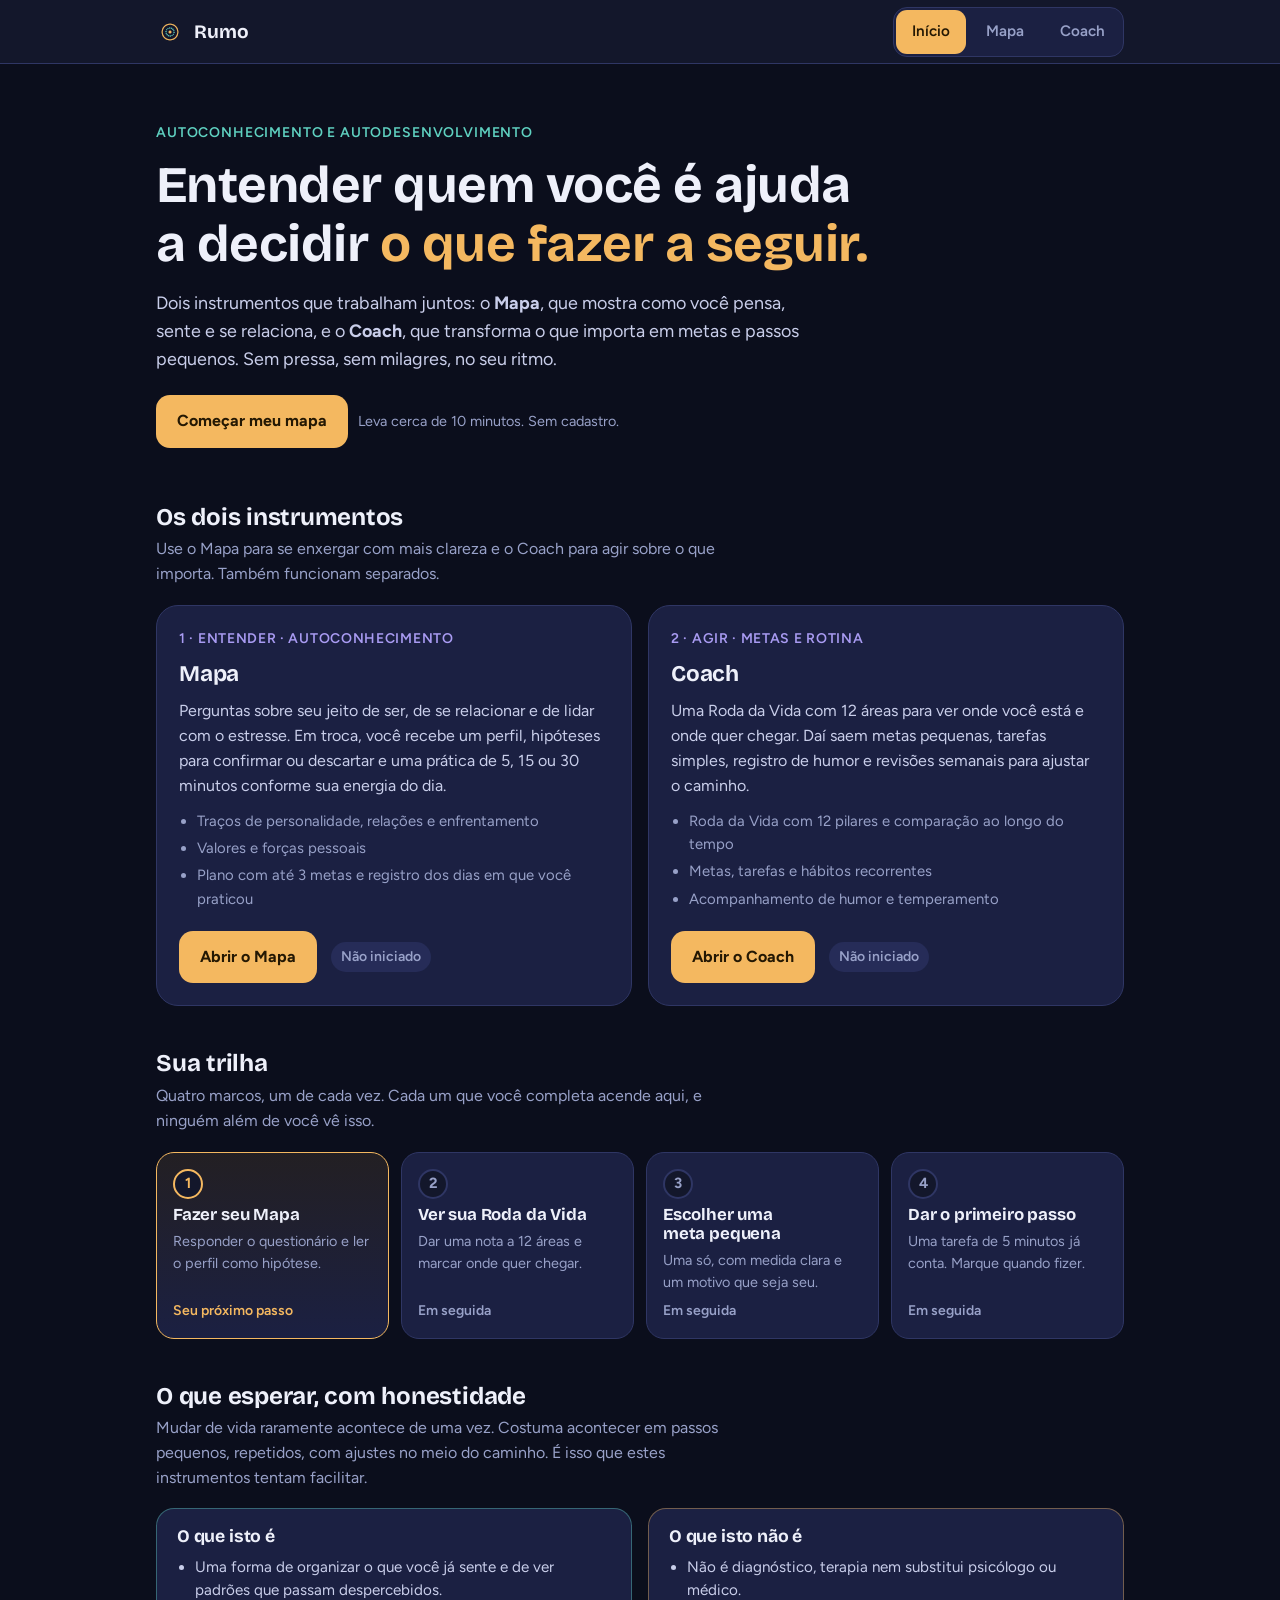
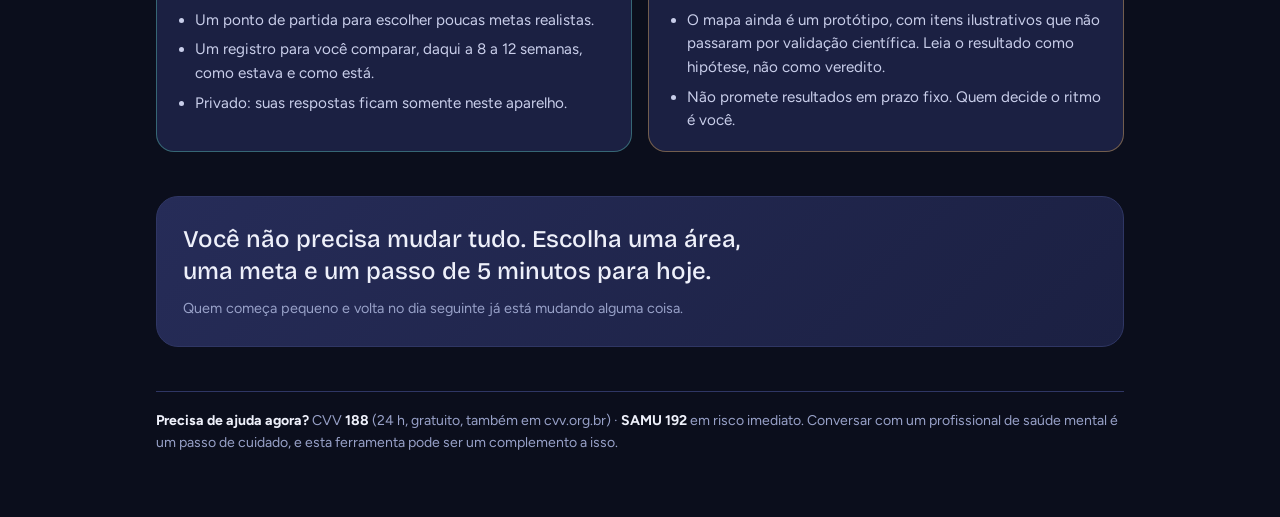
==== commit e0cacf5b: "Troca os quadros por páginas próprias com barra compartilhada do Rumo Alguns navegadores/hospedagens" ====
--- a/index.html
+++ b/index.html
@@ -13,6 +13,7 @@
 <link rel="manifest" href="manifest.webmanifest">
 <link rel="icon" href="icons/icon-192.png">
 <link rel="apple-touch-icon" href="icons/apple-touch-icon.png">
+<script src="rumo-bar.js"></script>
 <link rel="stylesheet" href="fonts/fonts.css">
 <style>
 /* Rumo: mesma linguagem visual do Pocket Coach: tinta índigo, açafrão para o que é "agora", verde-água para o que é "possível". */
@@ -21,7 +22,7 @@
   --text:#EEF0FA; --muted:#98A1C8; --accent:#F4B860; --accent-ink:#241803; --teal:#5FD0C0; --lilac:#A99BF2;
   --display:'Bricolage Grotesque',system-ui,-apple-system,'Segoe UI',sans-serif;
   --body:'Figtree',system-ui,-apple-system,'Segoe UI',sans-serif;
-  --bar:64px; color-scheme:dark;
+  color-scheme:dark;
 }
 *{box-sizing:border-box}
 html,body{height:100%;margin:0}
@@ -34,25 +35,6 @@
 .skip{position:absolute;left:-999px;top:8px;background:var(--accent);color:var(--accent-ink);padding:8px 14px;border-radius:10px;z-index:100;font-weight:600}
 .skip:focus{left:8px}
 
-/* barra superior */
-header.bar{position:fixed;inset:0 0 auto 0;z-index:30;background:rgba(19,23,43,.94);backdrop-filter:blur(10px);-webkit-backdrop-filter:blur(10px);border-bottom:1px solid var(--line);padding-top:env(safe-area-inset-top)}
-.bar .in{max-width:1000px;margin:0 auto;padding:8px 16px;display:flex;flex-wrap:nowrap;align-items:center;gap:12px}
-.brand{min-height:44px;display:flex;align-items:center;gap:10px;font-family:var(--display);font-weight:700;font-size:19px;text-decoration:none}
-.brand img{width:28px;height:28px;border-radius:8px}
-.ext{flex:none;width:44px;height:44px;display:grid;place-items:center;font-size:1.1rem;color:var(--muted);text-decoration:none;border:1px solid var(--line);border-radius:12px}.ext:hover{color:var(--text)}.ext[hidden]{display:none}
-@media (min-width:561px){.ext[hidden]{display:grid;visibility:hidden}}
-nav.tabs{display:flex;gap:4px;margin-left:auto;background:var(--surface);border:1px solid var(--line);border-radius:14px;padding:2px}
-nav.tabs a{min-height:44px;display:flex;align-items:center;justify-content:center;padding:0 16px;border-radius:11px;text-decoration:none;font-weight:600;font-size:.95rem;color:var(--muted);white-space:nowrap}
-nav.tabs a[aria-current="page"]{background:var(--accent);color:var(--accent-ink)}
-@media (max-width:560px){nav.tabs{flex:1;margin-left:0}nav.tabs a{flex:1;padding:0 6px}body:not([data-view=inicio]) .brand span{display:none}}
-
-/* painéis */
-main{padding-top:var(--bar)}
-.view[hidden]{display:none}
-.frame{display:block;width:100%;border:0;height:calc(100dvh - var(--bar));background:var(--bg-outer)}
-.frame-wrap{position:relative}
-
-/* início */
 .home{max-width:1000px;margin:0 auto;padding:28px 16px 64px}
 .hero{padding:28px 0 12px;max-width:720px}
 .eyebrow{display:inline-block;font-size:.875rem;font-weight:600;letter-spacing:.06em;text-transform:uppercase;color:var(--teal);margin-bottom:12px}
@@ -122,33 +104,20 @@
 
 footer.help{margin-top:44px;padding-top:18px;border-top:1px solid var(--line);font-size:.88rem;color:var(--muted)}
 footer.help b{color:var(--text)}
-@media (prefers-reduced-motion:no-preference){.view:not([hidden]){animation:in .25s ease both}@keyframes in{from{opacity:0;transform:translateY(6px)}to{opacity:1;transform:none}}}
 </style>
 </head>
 <body>
 <a class="skip" href="#conteudo">Ir para o conteúdo</a>
 
-<header class="bar">
-  <div class="in">
-    <a class="brand" href="#inicio"><img src="icons/icon-192.png" alt="" width="28" height="28"><span>Rumo</span></a>
-    <nav class="tabs" aria-label="Seções">
-      <a href="#inicio" data-v="inicio">Início</a>
-      <a href="#mapa" data-v="mapa">Mapa</a>
-      <a href="#coach" data-v="coach">Coach</a>
-    </nav>
-    <a class="ext" id="ext" href="#" target="_blank" rel="noopener" hidden aria-label="Abrir em tela cheia, em nova aba" title="Abrir em tela cheia">↗</a>
-  </div>
-</header>
-
 <main id="conteudo">
   <!-- ================= INÍCIO ================= -->
-  <div class="view home" id="v-inicio" data-title="Rumo · Conhecer-se para crescer">
+  <div class="home" id="v-inicio">
     <div class="hero">
       <span class="eyebrow">Autoconhecimento e autodesenvolvimento</span>
       <h1>Entender quem você é ajuda a decidir <em>o que fazer a seguir.</em></h1>
       <p class="lead">Dois instrumentos que trabalham juntos: o <b>Mapa</b>, que mostra como você pensa, sente e se relaciona, e o <b>Coach</b>, que transforma o que importa em metas e passos pequenos. Sem pressa, sem milagres, no seu ritmo.</p>
       <div class="cta-row">
-        <a class="btn pri" id="mainCta" href="#mapa">Começar meu mapa</a>
+        <a class="btn pri" id="mainCta" href="mapa.html">Começar meu mapa</a>
         <span class="hint" id="mainHint">Leva cerca de 10 minutos. Sem cadastro.</span>
       </div>
     </div>
@@ -167,7 +136,7 @@
             <li>Plano com até 3 metas e registro dos dias em que você praticou</li>
           </ul>
           <div class="foot">
-            <a class="btn pri" href="#mapa">Abrir o Mapa</a>
+            <a class="btn pri" href="mapa.html">Abrir o Mapa</a>
             <span class="pill" id="pill-mapa">Não iniciado</span>
           </div>
         </article>
@@ -181,7 +150,7 @@
             <li>Acompanhamento de humor e temperamento</li>
           </ul>
           <div class="foot">
-            <a class="btn pri" href="#coach">Abrir o Coach</a>
+            <a class="btn pri" href="coach.html">Abrir o Coach</a>
             <span class="pill" id="pill-coach">Não iniciado</span>
           </div>
         </article>
@@ -229,49 +198,14 @@
     </footer>
   </div>
 
-  <!-- ================= MAPA ================= -->
-  <div class="view frame-wrap is-mapa" id="v-mapa" data-title="Mapa · Rumo" hidden>
-  </div>
-
-  <!-- ================= COACH ================= -->
-  <div class="view frame-wrap is-coach" id="v-coach" data-title="Coach · Rumo" hidden>
-  </div>
 </main>
 
 <script>
 (function(){
 'use strict';
-var SRC={mapa:'mapa.html',coach:'coach.html'};
-var LABEL={mapa:'Mapa',coach:'Coach'};
 var $=function(s,r){return (r||document).querySelector(s)};
 var $$=function(s,r){return Array.prototype.slice.call((r||document).querySelectorAll(s))};
 
-/* ---------- roteamento por hash: #inicio, #mapa, #coach ---------- */
-function route(){
-  var v=(location.hash||'#inicio').slice(1);
-  if(v!=='mapa'&&v!=='coach')v='inicio';
-  $$('.view').forEach(function(el){el.hidden=(el.id!=='v-'+v)});
-  $$('nav.tabs a').forEach(function(a){
-    if(a.dataset.v===v)a.setAttribute('aria-current','page');else a.removeAttribute('aria-current');
-  });
-  if(SRC[v]){
-    var wrap=$('#v-'+v);
-    if(!$('iframe',wrap)){
-      var f=document.createElement('iframe');
-      f.className='frame';f.src=SRC[v];f.title=LABEL[v];
-      f.setAttribute('allow','clipboard-write');
-      wrap.insertBefore(f,wrap.firstChild);
-    }
-  }
-  document.body.dataset.view=v;
-  document.title=$('#v-'+v).dataset.title;
-  var ext=$('#ext');ext.hidden=!SRC[v];if(SRC[v])ext.href=SRC[v];
-  if(v==='inicio')refresh();
-  window.scrollTo(0,0);
-}
-window.addEventListener('hashchange',route);
-function setBar(){var h=document.querySelector('header.bar').offsetHeight;if(h)document.documentElement.style.setProperty('--bar',h+'px')}
-window.addEventListener('resize',setBar);window.addEventListener('load',setBar);
 
 /* ---------- progresso: lê (somente leitura) o que cada app guarda no aparelho ---------- */
 function read(key){try{var r=localStorage.getItem(key);return r?JSON.parse(r):null}catch(e){return null}}
@@ -288,10 +222,10 @@
           cMetas:real&&c.goals?c.goals.length:0,cTarefas:real&&c.tasks?c.tasks.length:0};
 }
 var STEPS=[
-  {k:'mapaFeito',t:'Fazer seu Mapa',d:'Responder o questionário e ler o perfil como hipótese.',href:'#mapa',cta:'Começar meu mapa',hint:'Leva cerca de 10 minutos. Sem cadastro.'},
-  {k:'roda',t:'Ver sua Roda da Vida',d:'Dar uma nota a 12 áreas e marcar onde quer chegar.',href:'#coach',cta:'Fazer minha Roda da Vida',hint:'Cerca de 10 minutos. Você pode pular o que não se aplica.'},
-  {k:'meta',t:'Escolher uma meta pequena',d:'Uma só, com medida clara e um motivo que seja seu.',href:'#coach',cta:'Definir minha primeira meta',hint:'Metas pequenas e específicas têm mais chance de sair do papel.'},
-  {k:'passo',t:'Dar o primeiro passo',d:'Uma tarefa de 5 minutos já conta. Marque quando fizer.',href:'#coach',cta:'Registrar um primeiro passo',hint:'Não precisa ser perfeito. Precisa ser feito.'}
+  {k:'mapaFeito',t:'Fazer seu Mapa',d:'Responder o questionário e ler o perfil como hipótese.',href:'mapa.html',cta:'Começar meu mapa',hint:'Leva cerca de 10 minutos. Sem cadastro.'},
+  {k:'roda',t:'Ver sua Roda da Vida',d:'Dar uma nota a 12 áreas e marcar onde quer chegar.',href:'coach.html',cta:'Fazer minha Roda da Vida',hint:'Cerca de 10 minutos. Você pode pular o que não se aplica.'},
+  {k:'meta',t:'Escolher uma meta pequena',d:'Uma só, com medida clara e um motivo que seja seu.',href:'coach.html',cta:'Definir minha primeira meta',hint:'Metas pequenas e específicas têm mais chance de sair do papel.'},
+  {k:'passo',t:'Dar o primeiro passo',d:'Uma tarefa de 5 minutos já conta. Marque quando fizer.',href:'coach.html',cta:'Registrar um primeiro passo',hint:'Não precisa ser perfeito. Precisa ser feito.'}
 ];
 function refresh(){
   var s=status(),next=null;
@@ -308,12 +242,12 @@
     cta.href=next.href;hint.textContent=next.hint;
     cta.textContent=(next.k==='mapaFeito'&&s.mapaIniciou)?'Continuar meu mapa':next.cta;
   }else{
-    cta.href='#coach';cta.textContent='Continuar meu acompanhamento';
+    cta.href='coach.html';cta.textContent='Continuar meu acompanhamento';
     hint.textContent='Tudo em dia. Refaça o mapa e a Roda da Vida em 8 a 12 semanas para ver o que mudou.';
   }
   var pend=pendingFromMapa();
   if(pend>0&&(!next||next.k!=='mapaFeito')){
-    cta.href='#coach';cta.textContent='Levar as metas do Mapa para o Coach';
+    cta.href='coach.html';cta.textContent='Levar as metas do Mapa para o Coach';
     hint.textContent=pend===1?'Há 1 prática escolhida no Mapa esperando na aba Hoje do Coach.':'Há '+pend+' práticas escolhidas no Mapa esperando na aba Hoje do Coach.';
   }
   $('#review').innerHTML=reviewHtml();
@@ -345,7 +279,7 @@
     if(snooze&&snooze>iso(now))return '';
     var old=(!L.mapa||(L.roda&&L.roda<L.mapa))?'roda':'mapa';
     return '<div class="review due"><div><b>Que tal rever como você está?</b><p>Faz '+weeks+' semanas desde a sua última avaliação. Refazer agora mostra o que mudou e ajuda a escolher o próximo foco. Se não estiver com cabeça para isso, tudo bem, o convite fica para depois.</p></div><div class="acts">'+
-      (L.mapa?'<a class="btn pri sm" href="#mapa">Refazer o mapa</a>':'')+(L.roda?'<a class="btn '+(L.mapa?'sec':'pri')+' sm" href="#coach">Refazer a Roda da Vida</a>':'')+
+      (L.mapa?'<a class="btn pri sm" href="mapa.html">Refazer o mapa</a>':'')+(L.roda?'<a class="btn '+(L.mapa?'sec':'pri')+' sm" href="coach.html">Refazer a Roda da Vida</a>':'')+
       '<button class="btn sec sm" type="button" data-act="snooze">Lembrar em 2 semanas</button></div></div>';
   }
   return '<div class="review"><div><b>Próxima revisão sugerida: entre '+fmtD(from)+' e '+fmtD(to)+'</b><p>Passaram '+(weeks===1?'1 semana':weeks+' semanas')+' desde a sua última avaliação. Rever a cada 8 a 12 semanas dá tempo para as mudanças aparecerem.</p></div><div class="acts"><button class="btn sec sm" type="button" data-act="ics" data-from="'+iso(from)+'">Adicionar ao calendário</button></div></div>';
@@ -372,14 +306,18 @@
   return h&&h.items?h.items.filter(function(i){return i&&done.indexOf(i.rid)<0}).length:0;
 }
 
-/* os apps rodam em iframes da mesma origem: o evento "storage" avisa quando eles salvam algo */
-window.addEventListener('storage',function(){if(!$('#v-inicio').hidden)refresh()});
+/* se outra aba do Rumo salvar algo, a trilha acompanha */
+window.addEventListener('storage',function(){refresh()});
 
 /* ---------- offline ---------- */
 try{if('serviceWorker' in navigator&&/^https?:$/.test(location.protocol))window.addEventListener('load',function(){navigator.serviceWorker.register('sw.js').catch(function(){})})}catch(e){}
 try{if(navigator.storage&&navigator.storage.persist)navigator.storage.persist()}catch(e){}
 
-refresh();route();setBar();
+/* links antigos do tipo index.html#mapa continuam levando ao lugar certo */
+if(location.hash==='#mapa')location.replace('mapa.html');
+else if(location.hash==='#coach')location.replace('coach.html');
+window.addEventListener('pageshow',function(e){if(e.persisted)refresh()});
+refresh();
 })();
 </script>
 </body>
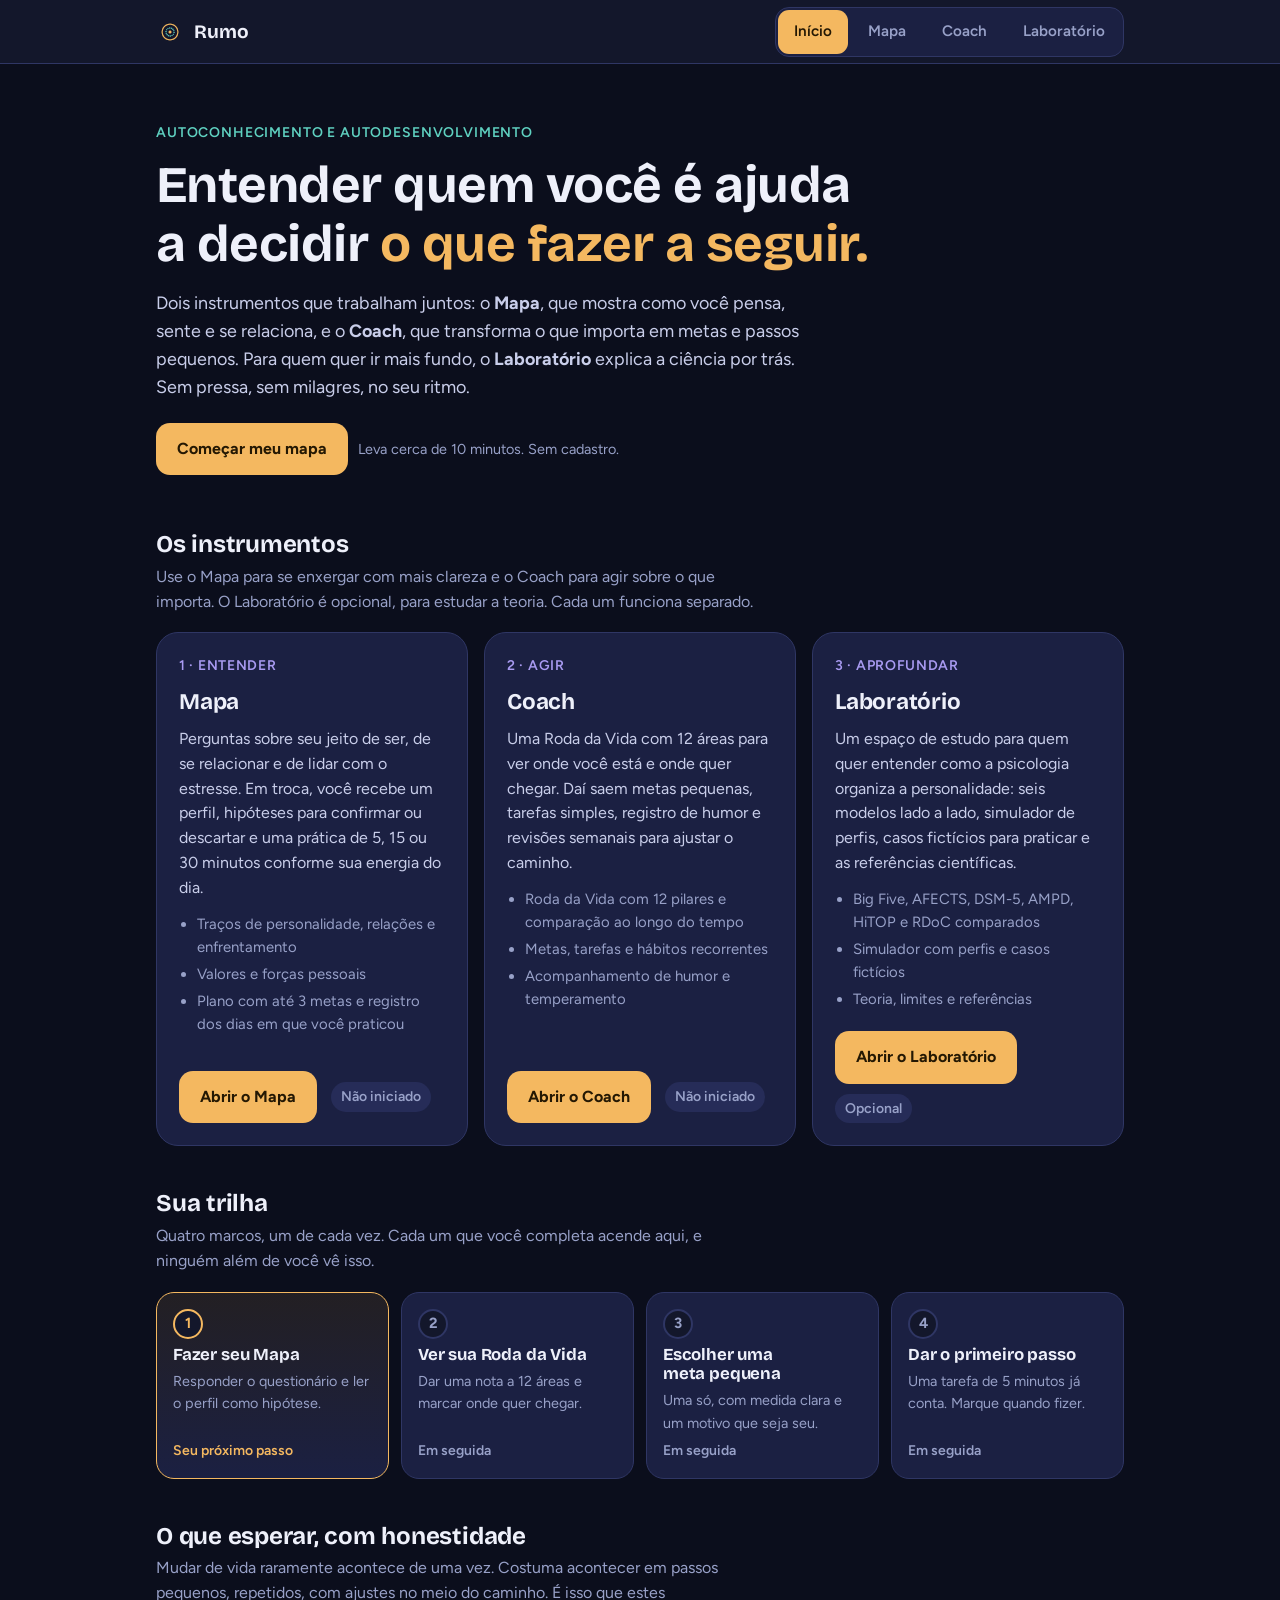
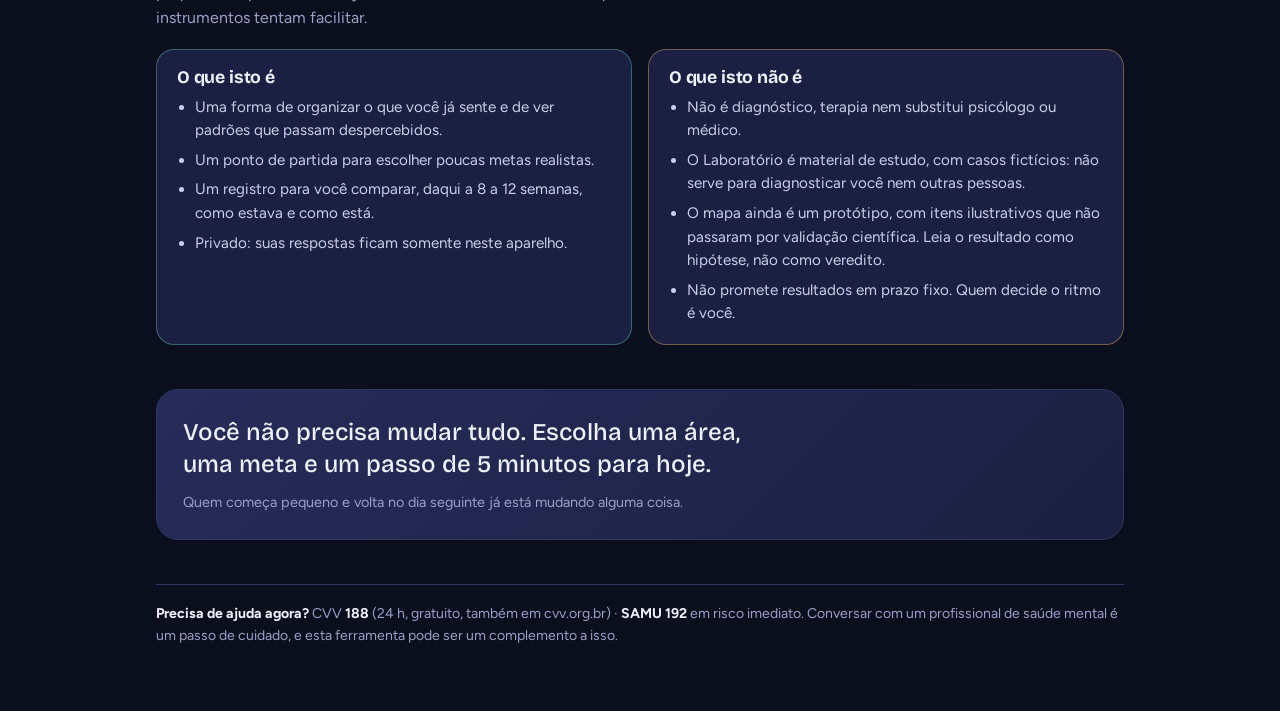
==== commit 39a61b21: "Adiciona o Laboratório de Modelos de Personalidade como espaço de aprofundamento - laboratorio.html:" ====
--- a/index.html
+++ b/index.html
@@ -79,8 +79,7 @@
 button.btn.pri{color:var(--accent-ink)}
 
 /* ferramentas */
-.tools{display:grid;grid-template-columns:1fr 1fr;gap:16px}
-@media (max-width:760px){.tools{grid-template-columns:1fr}}
+.tools{display:grid;grid-template-columns:repeat(auto-fit,minmax(280px,1fr));gap:16px}
 .tool{background:var(--surface);border:1.5px solid var(--line);border-radius:22px;padding:22px;display:flex;flex-direction:column;gap:12px}
 .tool .tag{font-size:.875rem;font-weight:600;letter-spacing:.05em;text-transform:uppercase;color:var(--lilac)}
 .tool h3{font-size:1.4rem}
@@ -115,7 +114,7 @@
     <div class="hero">
       <span class="eyebrow">Autoconhecimento e autodesenvolvimento</span>
       <h1>Entender quem você é ajuda a decidir <em>o que fazer a seguir.</em></h1>
-      <p class="lead">Dois instrumentos que trabalham juntos: o <b>Mapa</b>, que mostra como você pensa, sente e se relaciona, e o <b>Coach</b>, que transforma o que importa em metas e passos pequenos. Sem pressa, sem milagres, no seu ritmo.</p>
+      <p class="lead">Dois instrumentos que trabalham juntos: o <b>Mapa</b>, que mostra como você pensa, sente e se relaciona, e o <b>Coach</b>, que transforma o que importa em metas e passos pequenos. Para quem quer ir mais fundo, o <b>Laboratório</b> explica a ciência por trás. Sem pressa, sem milagres, no seu ritmo.</p>
       <div class="cta-row">
         <a class="btn pri" id="mainCta" href="mapa.html">Começar meu mapa</a>
         <span class="hint" id="mainHint">Leva cerca de 10 minutos. Sem cadastro.</span>
@@ -123,11 +122,11 @@
     </div>
 
     <section class="blk" aria-labelledby="h-tools">
-      <h2 id="h-tools">Os dois instrumentos</h2>
-      <p class="sub">Use o Mapa para se enxergar com mais clareza e o Coach para agir sobre o que importa. Também funcionam separados.</p>
+      <h2 id="h-tools">Os instrumentos</h2>
+      <p class="sub">Use o Mapa para se enxergar com mais clareza e o Coach para agir sobre o que importa. O Laboratório é opcional, para estudar a teoria. Cada um funciona separado.</p>
       <div class="tools">
         <article class="tool">
-          <span class="tag">1 · Entender · autoconhecimento</span>
+          <span class="tag">1 · Entender</span>
           <h3>Mapa</h3>
           <p>Perguntas sobre seu jeito de ser, de se relacionar e de lidar com o estresse. Em troca, você recebe um perfil, hipóteses para confirmar ou descartar e uma prática de 5, 15 ou 30 minutos conforme sua energia do dia.</p>
           <ul>
@@ -141,7 +140,7 @@
           </div>
         </article>
         <article class="tool">
-          <span class="tag">2 · Agir · metas e rotina</span>
+          <span class="tag">2 · Agir</span>
           <h3>Coach</h3>
           <p>Uma Roda da Vida com 12 áreas para ver onde você está e onde quer chegar. Daí saem metas pequenas, tarefas simples, registro de humor e revisões semanais para ajustar o caminho.</p>
           <ul>
@@ -152,6 +151,20 @@
           <div class="foot">
             <a class="btn pri" href="coach.html">Abrir o Coach</a>
             <span class="pill" id="pill-coach">Não iniciado</span>
+          </div>
+        </article>
+        <article class="tool">
+          <span class="tag">3 · Aprofundar</span>
+          <h3>Laboratório</h3>
+          <p>Um espaço de estudo para quem quer entender como a psicologia organiza a personalidade: seis modelos lado a lado, simulador de perfis, casos fictícios para praticar e as referências científicas.</p>
+          <ul>
+            <li>Big Five, AFECTS, DSM-5, AMPD, HiTOP e RDoC comparados</li>
+            <li>Simulador com perfis e casos fictícios</li>
+            <li>Teoria, limites e referências</li>
+          </ul>
+          <div class="foot">
+            <a class="btn pri" href="laboratorio.html">Abrir o Laboratório</a>
+            <span class="pill">Opcional</span>
           </div>
         </article>
       </div>
@@ -181,6 +194,7 @@
           <h3>O que isto não é</h3>
           <ul>
             <li>Não é diagnóstico, terapia nem substitui psicólogo ou médico.</li>
+            <li>O Laboratório é material de estudo, com casos fictícios: não serve para diagnosticar você nem outras pessoas.</li>
             <li>O mapa ainda é um protótipo, com itens ilustrativos que não passaram por validação científica. Leia o resultado como hipótese, não como veredito.</li>
             <li>Não promete resultados em prazo fixo. Quem decide o ritmo é você.</li>
           </ul>
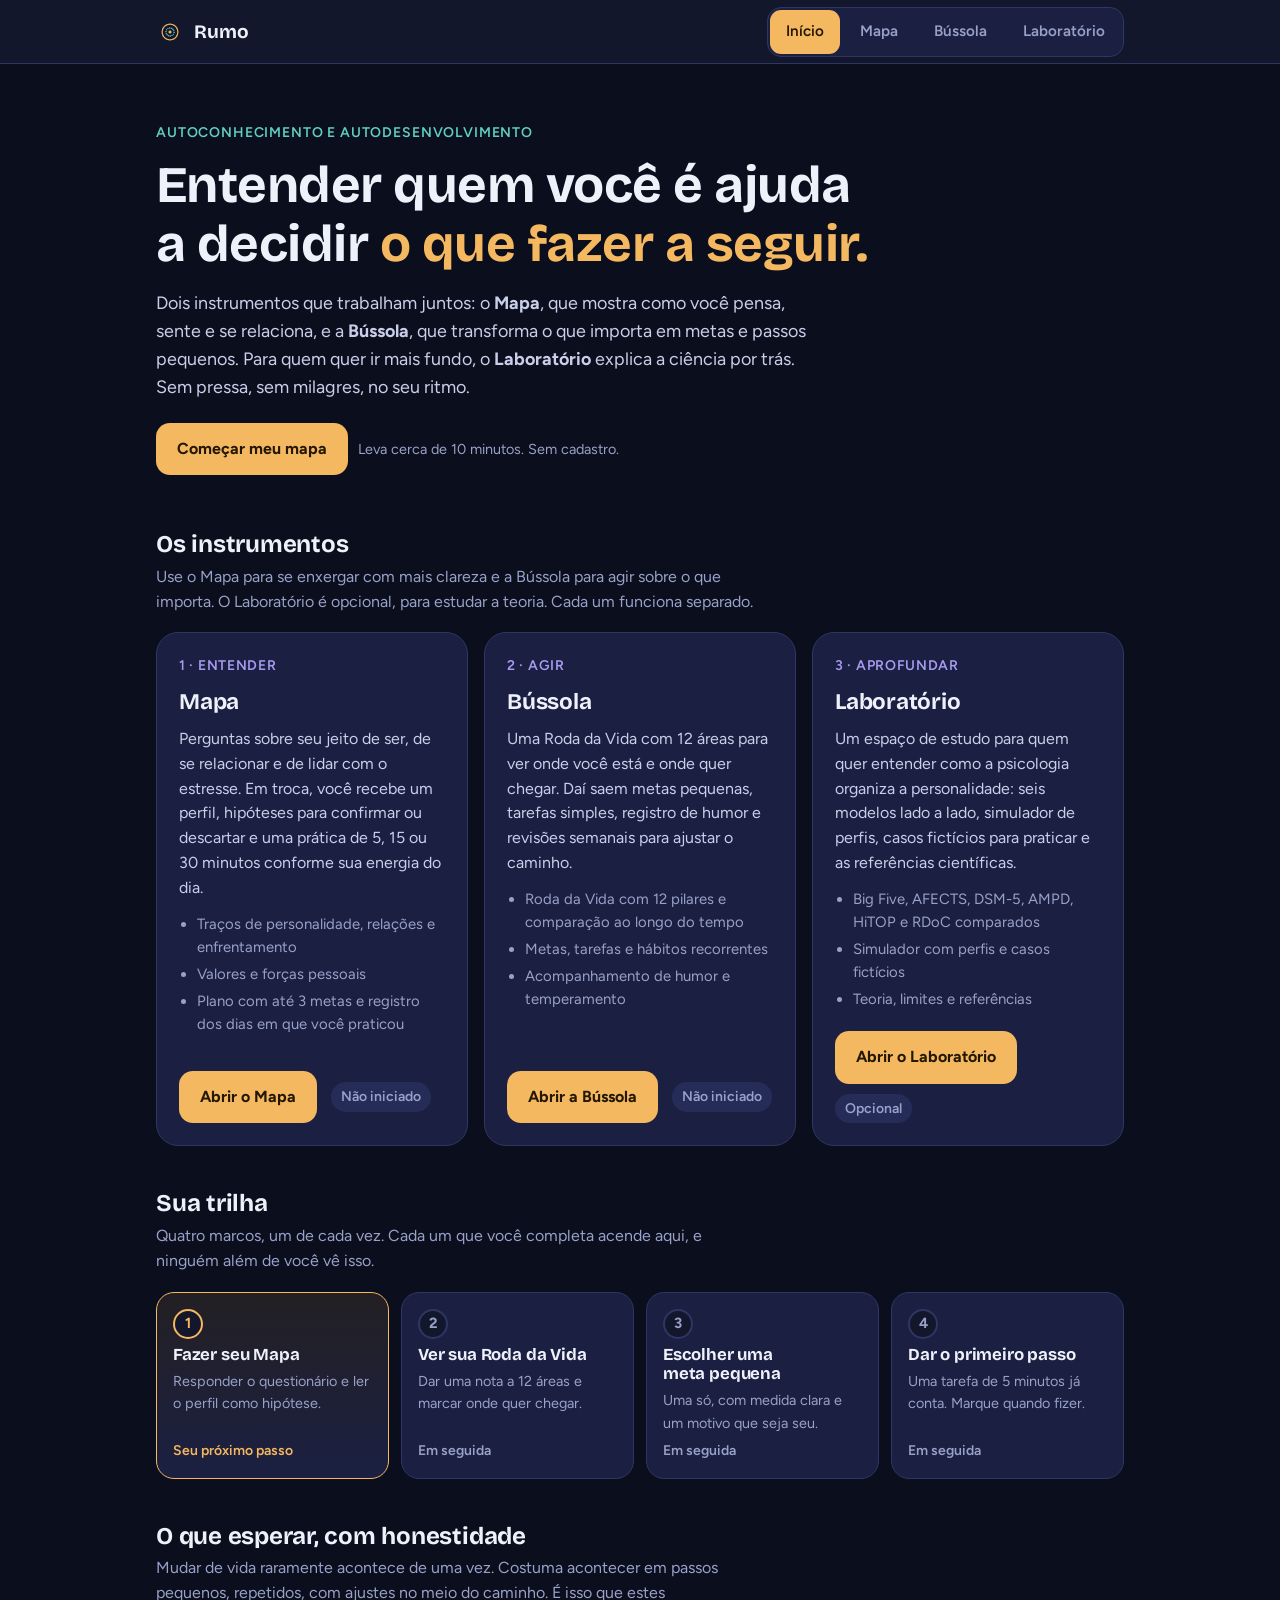
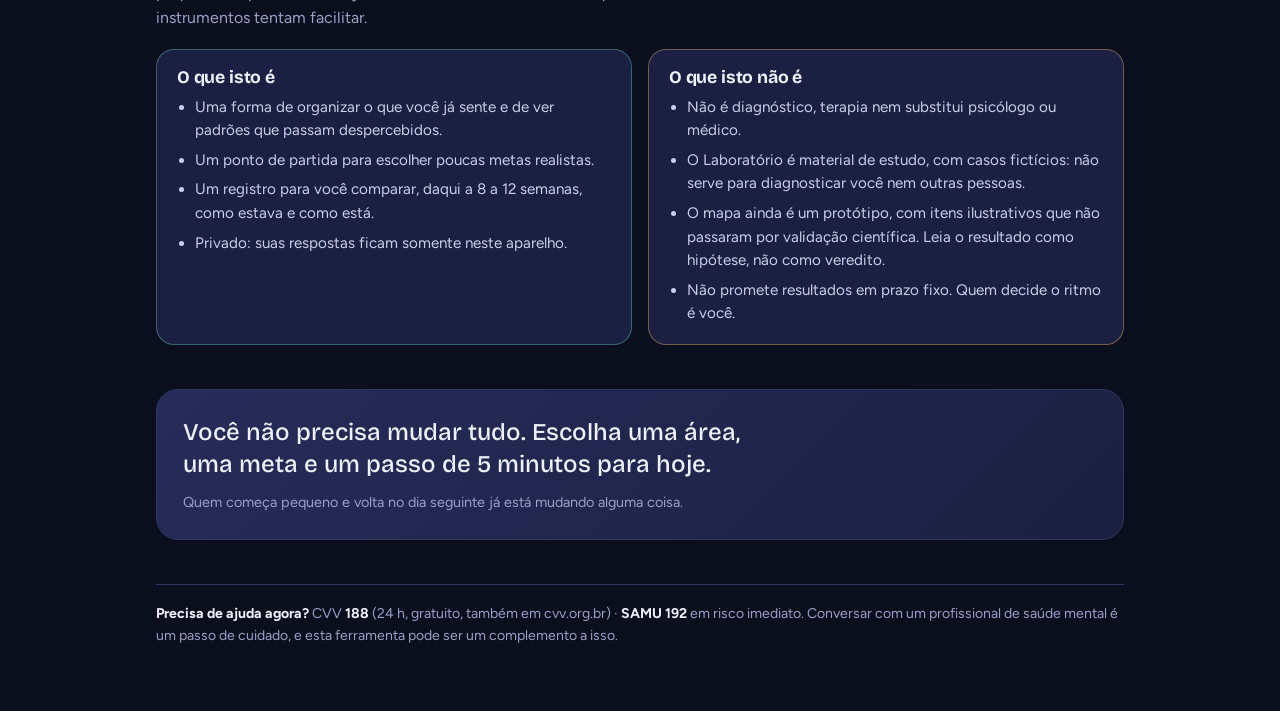
==== commit 7d49d334: "Renomeia o Coach para Bússola A palavra coach está banalizada no meio acadêmico brasileiro. A ferram" ====
--- a/index.html
+++ b/index.html
@@ -4,7 +4,7 @@
 <meta charset="utf-8">
 <meta name="viewport" content="width=device-width, initial-scale=1, viewport-fit=cover">
 <title>Rumo · Conhecer-se para crescer</title>
-<meta name="description" content="Um mapa de autoconhecimento e um coach de bolso para transformar o que você descobre em metas e passos pequenos. Seus dados ficam só no seu aparelho.">
+<meta name="description" content="Um mapa de autoconhecimento e uma bússola para transformar o que você descobre em metas e passos pequenos. Seus dados ficam só no seu aparelho.">
 <meta name="theme-color" content="#13172B">
 <meta name="mobile-web-app-capable" content="yes">
 <meta name="apple-mobile-web-app-capable" content="yes">
@@ -16,7 +16,7 @@
 <script src="rumo-bar.js"></script>
 <link rel="stylesheet" href="fonts/fonts.css">
 <style>
-/* Rumo: mesma linguagem visual do Pocket Coach: tinta índigo, açafrão para o que é "agora", verde-água para o que é "possível". */
+/* Rumo: mesma linguagem visual da Bússola: tinta índigo, açafrão para o que é "agora", verde-água para o que é "possível". */
 :root{
   --bg:#13172B; --bg-outer:#0B0E1C; --surface:#1B2042; --surface2:#262C58; --line:#2F3664;
   --text:#EEF0FA; --muted:#98A1C8; --accent:#F4B860; --accent-ink:#241803; --teal:#5FD0C0; --lilac:#A99BF2;
@@ -114,7 +114,7 @@
     <div class="hero">
       <span class="eyebrow">Autoconhecimento e autodesenvolvimento</span>
       <h1>Entender quem você é ajuda a decidir <em>o que fazer a seguir.</em></h1>
-      <p class="lead">Dois instrumentos que trabalham juntos: o <b>Mapa</b>, que mostra como você pensa, sente e se relaciona, e o <b>Coach</b>, que transforma o que importa em metas e passos pequenos. Para quem quer ir mais fundo, o <b>Laboratório</b> explica a ciência por trás. Sem pressa, sem milagres, no seu ritmo.</p>
+      <p class="lead">Dois instrumentos que trabalham juntos: o <b>Mapa</b>, que mostra como você pensa, sente e se relaciona, e a <b>Bússola</b>, que transforma o que importa em metas e passos pequenos. Para quem quer ir mais fundo, o <b>Laboratório</b> explica a ciência por trás. Sem pressa, sem milagres, no seu ritmo.</p>
       <div class="cta-row">
         <a class="btn pri" id="mainCta" href="mapa.html">Começar meu mapa</a>
         <span class="hint" id="mainHint">Leva cerca de 10 minutos. Sem cadastro.</span>
@@ -123,7 +123,7 @@
 
     <section class="blk" aria-labelledby="h-tools">
       <h2 id="h-tools">Os instrumentos</h2>
-      <p class="sub">Use o Mapa para se enxergar com mais clareza e o Coach para agir sobre o que importa. O Laboratório é opcional, para estudar a teoria. Cada um funciona separado.</p>
+      <p class="sub">Use o Mapa para se enxergar com mais clareza e a Bússola para agir sobre o que importa. O Laboratório é opcional, para estudar a teoria. Cada um funciona separado.</p>
       <div class="tools">
         <article class="tool">
           <span class="tag">1 · Entender</span>
@@ -141,7 +141,7 @@
         </article>
         <article class="tool">
           <span class="tag">2 · Agir</span>
-          <h3>Coach</h3>
+          <h3>Bússola</h3>
           <p>Uma Roda da Vida com 12 áreas para ver onde você está e onde quer chegar. Daí saem metas pequenas, tarefas simples, registro de humor e revisões semanais para ajustar o caminho.</p>
           <ul>
             <li>Roda da Vida com 12 pilares e comparação ao longo do tempo</li>
@@ -149,7 +149,7 @@
             <li>Acompanhamento de humor e temperamento</li>
           </ul>
           <div class="foot">
-            <a class="btn pri" href="coach.html">Abrir o Coach</a>
+            <a class="btn pri" href="bussola.html">Abrir a Bússola</a>
             <span class="pill" id="pill-coach">Não iniciado</span>
           </div>
         </article>
@@ -237,9 +237,9 @@
 }
 var STEPS=[
   {k:'mapaFeito',t:'Fazer seu Mapa',d:'Responder o questionário e ler o perfil como hipótese.',href:'mapa.html',cta:'Começar meu mapa',hint:'Leva cerca de 10 minutos. Sem cadastro.'},
-  {k:'roda',t:'Ver sua Roda da Vida',d:'Dar uma nota a 12 áreas e marcar onde quer chegar.',href:'coach.html',cta:'Fazer minha Roda da Vida',hint:'Cerca de 10 minutos. Você pode pular o que não se aplica.'},
-  {k:'meta',t:'Escolher uma meta pequena',d:'Uma só, com medida clara e um motivo que seja seu.',href:'coach.html',cta:'Definir minha primeira meta',hint:'Metas pequenas e específicas têm mais chance de sair do papel.'},
-  {k:'passo',t:'Dar o primeiro passo',d:'Uma tarefa de 5 minutos já conta. Marque quando fizer.',href:'coach.html',cta:'Registrar um primeiro passo',hint:'Não precisa ser perfeito. Precisa ser feito.'}
+  {k:'roda',t:'Ver sua Roda da Vida',d:'Dar uma nota a 12 áreas e marcar onde quer chegar.',href:'bussola.html',cta:'Fazer minha Roda da Vida',hint:'Cerca de 10 minutos. Você pode pular o que não se aplica.'},
+  {k:'meta',t:'Escolher uma meta pequena',d:'Uma só, com medida clara e um motivo que seja seu.',href:'bussola.html',cta:'Definir minha primeira meta',hint:'Metas pequenas e específicas têm mais chance de sair do papel.'},
+  {k:'passo',t:'Dar o primeiro passo',d:'Uma tarefa de 5 minutos já conta. Marque quando fizer.',href:'bussola.html',cta:'Registrar um primeiro passo',hint:'Não precisa ser perfeito. Precisa ser feito.'}
 ];
 function refresh(){
   var s=status(),next=null;
@@ -256,13 +256,13 @@
     cta.href=next.href;hint.textContent=next.hint;
     cta.textContent=(next.k==='mapaFeito'&&s.mapaIniciou)?'Continuar meu mapa':next.cta;
   }else{
-    cta.href='coach.html';cta.textContent='Continuar meu acompanhamento';
+    cta.href='bussola.html';cta.textContent='Continuar meu acompanhamento';
     hint.textContent='Tudo em dia. Refaça o mapa e a Roda da Vida em 8 a 12 semanas para ver o que mudou.';
   }
   var pend=pendingFromMapa();
   if(pend>0&&(!next||next.k!=='mapaFeito')){
-    cta.href='coach.html';cta.textContent='Levar as metas do Mapa para o Coach';
-    hint.textContent=pend===1?'Há 1 prática escolhida no Mapa esperando na aba Hoje do Coach.':'Há '+pend+' práticas escolhidas no Mapa esperando na aba Hoje do Coach.';
+    cta.href='bussola.html';cta.textContent='Levar as metas do Mapa para a Bússola';
+    hint.textContent=pend===1?'Há 1 prática escolhida no Mapa esperando na aba Hoje da Bússola.':'Há '+pend+' práticas escolhidas no Mapa esperando na aba Hoje da Bússola.';
   }
   $('#review').innerHTML=reviewHtml();
   var pm=$('#pill-mapa'),pc=$('#pill-coach');
@@ -293,7 +293,7 @@
     if(snooze&&snooze>iso(now))return '';
     var old=(!L.mapa||(L.roda&&L.roda<L.mapa))?'roda':'mapa';
     return '<div class="review due"><div><b>Que tal rever como você está?</b><p>Faz '+weeks+' semanas desde a sua última avaliação. Refazer agora mostra o que mudou e ajuda a escolher o próximo foco. Se não estiver com cabeça para isso, tudo bem, o convite fica para depois.</p></div><div class="acts">'+
-      (L.mapa?'<a class="btn pri sm" href="mapa.html">Refazer o mapa</a>':'')+(L.roda?'<a class="btn '+(L.mapa?'sec':'pri')+' sm" href="coach.html">Refazer a Roda da Vida</a>':'')+
+      (L.mapa?'<a class="btn pri sm" href="mapa.html">Refazer o mapa</a>':'')+(L.roda?'<a class="btn '+(L.mapa?'sec':'pri')+' sm" href="bussola.html">Refazer a Roda da Vida</a>':'')+
       '<button class="btn sec sm" type="button" data-act="snooze">Lembrar em 2 semanas</button></div></div>';
   }
   return '<div class="review"><div><b>Próxima revisão sugerida: entre '+fmtD(from)+' e '+fmtD(to)+'</b><p>Passaram '+(weeks===1?'1 semana':weeks+' semanas')+' desde a sua última avaliação. Rever a cada 8 a 12 semanas dá tempo para as mudanças aparecerem.</p></div><div class="acts"><button class="btn sec sm" type="button" data-act="ics" data-from="'+iso(from)+'">Adicionar ao calendário</button></div></div>';
@@ -314,7 +314,7 @@
   if(b.dataset.act==='snooze'){var d=new Date();d.setDate(d.getDate()+14);try{localStorage.setItem('rumo.snooze',iso(d))}catch(_){}refresh()}
   if(b.dataset.act==='ics')downloadIcs(b.dataset.from);
 });
-/* metas que o Mapa publicou e o Coach ainda não recebeu */
+/* metas que o Mapa publicou e a Bússola ainda não recebeu */
 function pendingFromMapa(){
   var h=read('rumo.handoff.v1'),done=read('rumo.handoff.done')||[];
   return h&&h.items?h.items.filter(function(i){return i&&done.indexOf(i.rid)<0}).length:0;
@@ -329,7 +329,7 @@
 
 /* links antigos do tipo index.html#mapa continuam levando ao lugar certo */
 if(location.hash==='#mapa')location.replace('mapa.html');
-else if(location.hash==='#coach')location.replace('coach.html');
+else if(location.hash==='#coach')location.replace('bussola.html');
 window.addEventListener('pageshow',function(e){if(e.persisted)refresh()});
 refresh();
 })();
